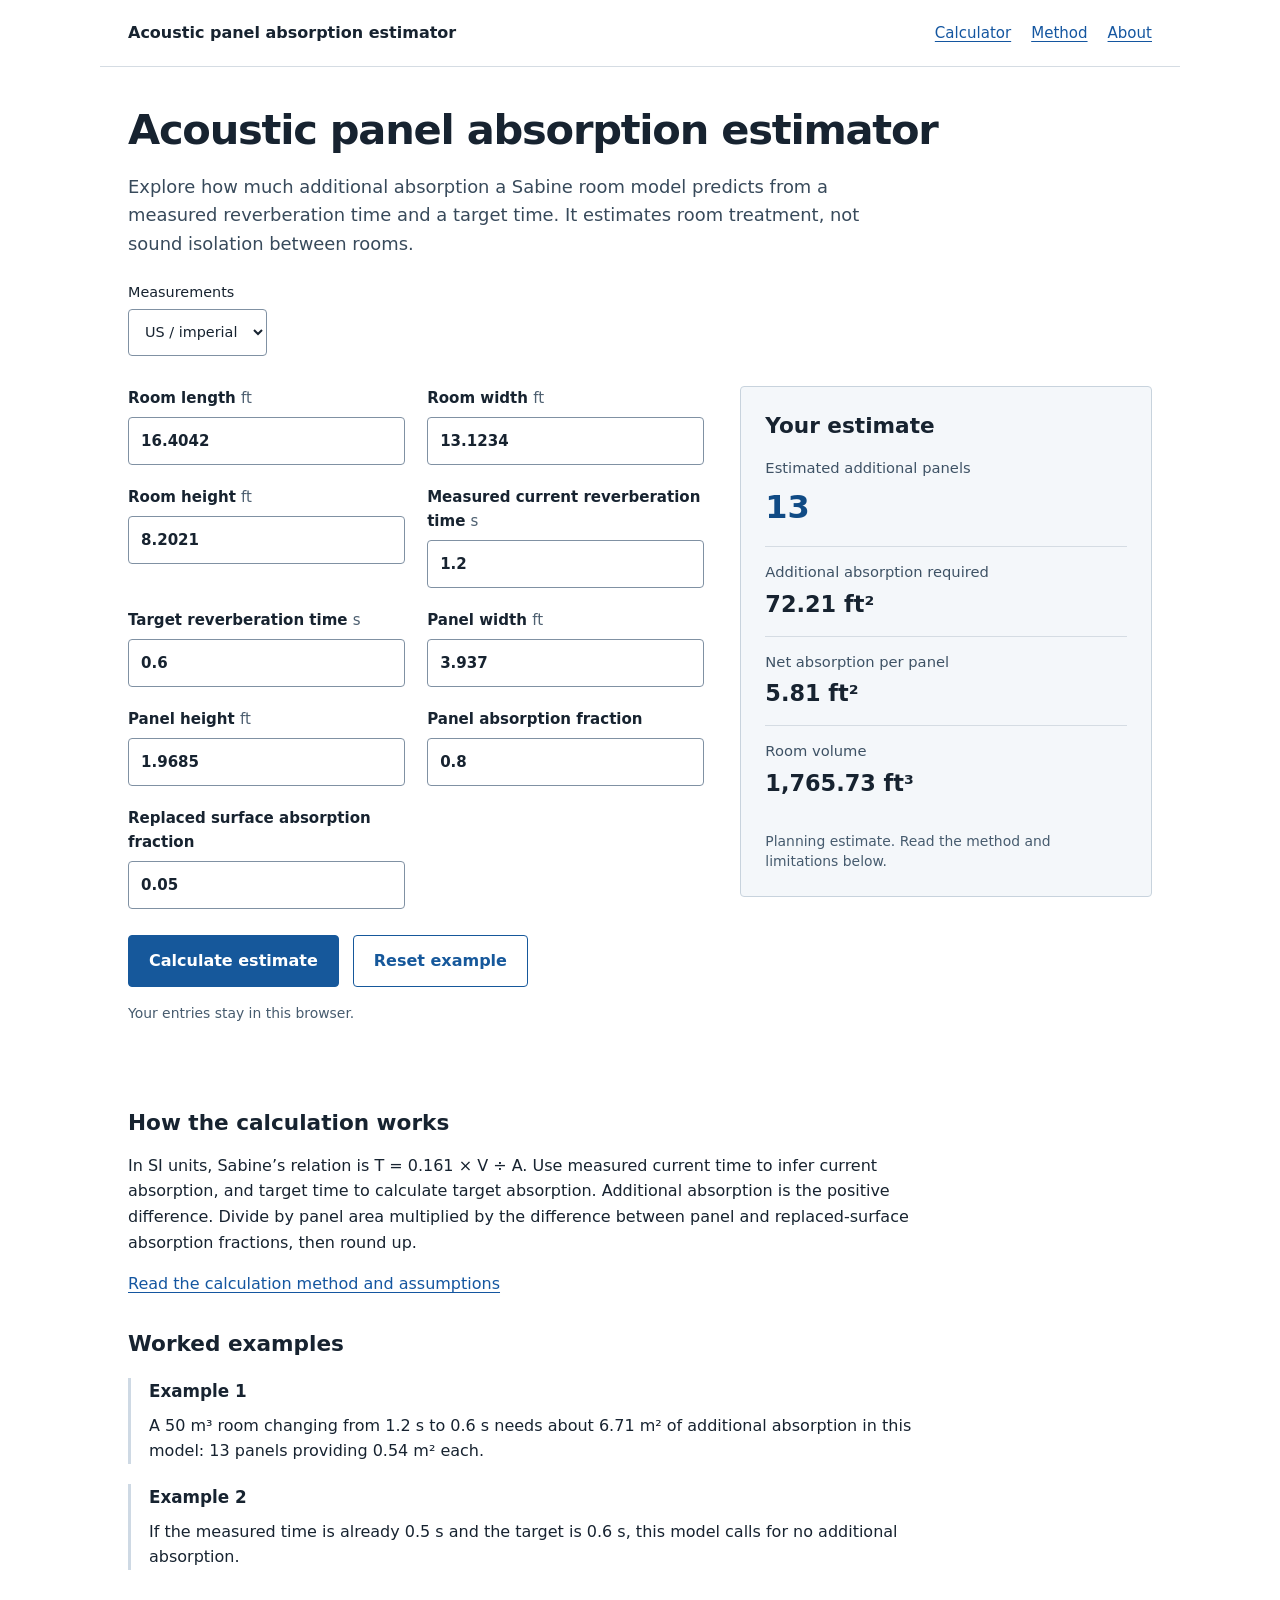
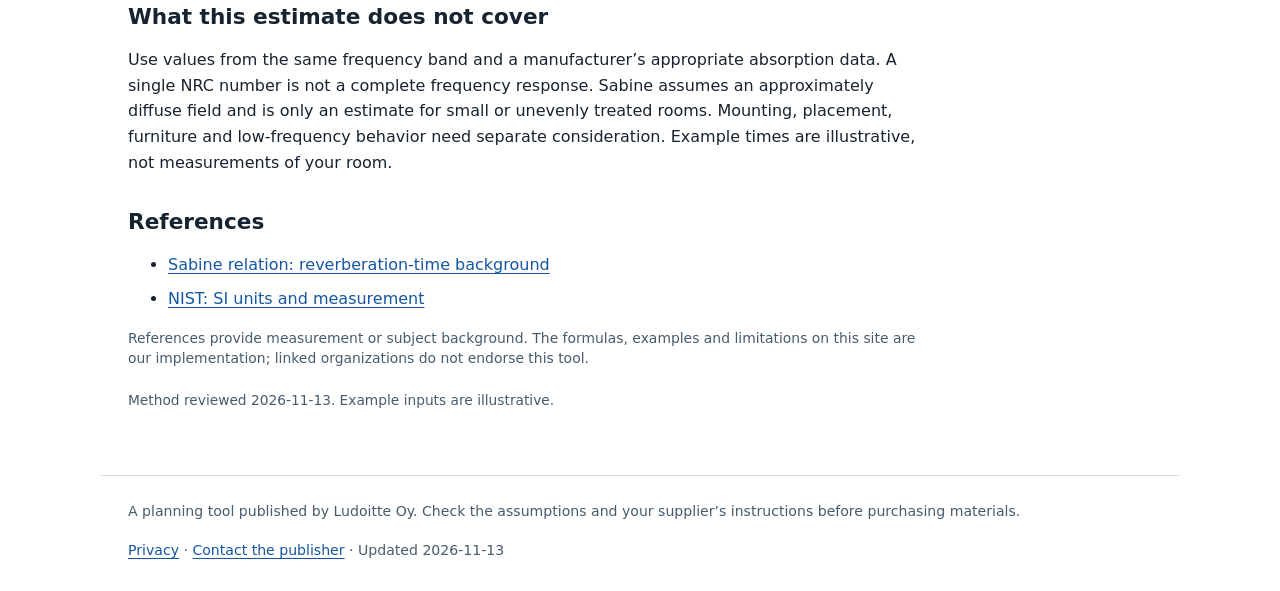
==== site/index.html @ aaed27ec "Publish calculator preview with indexing disabled" ====
<!doctype html><html lang="en"><head><meta name="robots" content="noindex, nofollow"><meta charset="utf-8"><meta name="viewport" content="width=device-width, initial-scale=1"><meta name="description" content="Explore how much additional absorption a Sabine room model predicts from a measured reverberation time and a target time. It estimates room treatment, not sound isolation between rooms."><title>Acoustic panel absorption estimator</title><link rel="canonical" href="https://howmanyacousticpanelsdoineed.com/"><link rel="stylesheet" href="./site.css"></head><body><a class="skip" href="#main">Skip to content</a><header><a class="brand" href="./">Acoustic panel absorption estimator</a><nav aria-label="Main navigation"><a href="./">Calculator</a><a href="./method/">Method</a><a href="./about/">About</a></nav></header><main id="main"><h1>Acoustic panel absorption estimator</h1><p class="intro">Explore how much additional absorption a Sabine room model predicts from a measured reverberation time and a target time. It estimates room treatment, not sound isolation between rooms.</p><div class="controls"><label for="units">Measurements<select id="units"><option value="metric">Metric</option><option value="imperial">US / imperial</option></select></label><label for="currency" hidden>Currency label<select id="currency"><option value="USD">USD</option><option value="EUR">EUR</option><option value="GBP">GBP</option></select></label></div><div class="workspace"><form id="calculator"><div class="fields"><label class="field" data-field="length" for="length"><span>Room length <span class="unit" data-unit="length">m</span></span><input id="length" name="length" type="number" inputmode="decimal" required min="0.01" step="any" value="5"></label><label class="field" data-field="width" for="width"><span>Room width <span class="unit" data-unit="width">m</span></span><input id="width" name="width" type="number" inputmode="decimal" required min="0.01" step="any" value="4"></label><label class="field" data-field="height" for="height"><span>Room height <span class="unit" data-unit="height">m</span></span><input id="height" name="height" type="number" inputmode="decimal" required min="0.01" step="any" value="2.5"></label><label class="field" data-field="currentRT" for="currentRT"><span>Measured current reverberation time <span class="unit" data-unit="currentRT">s</span></span><input id="currentRT" name="currentRT" type="number" inputmode="decimal" required min="0.01" step="any" value="1.2"></label><label class="field" data-field="targetRT" for="targetRT"><span>Target reverberation time <span class="unit" data-unit="targetRT">s</span></span><input id="targetRT" name="targetRT" type="number" inputmode="decimal" required min="0.01" step="any" value="0.6"></label><label class="field" data-field="panelWidth" for="panelWidth"><span>Panel width <span class="unit" data-unit="panelWidth">m</span></span><input id="panelWidth" name="panelWidth" type="number" inputmode="decimal" required min="0.01" step="any" value="1.2"></label><label class="field" data-field="panelHeight" for="panelHeight"><span>Panel height <span class="unit" data-unit="panelHeight">m</span></span><input id="panelHeight" name="panelHeight" type="number" inputmode="decimal" required min="0.01" step="any" value="0.6"></label><label class="field" data-field="panelAlpha" for="panelAlpha"><span>Panel absorption fraction <span class="unit" data-unit="panelAlpha"></span></span><input id="panelAlpha" name="panelAlpha" type="number" inputmode="decimal" required min="0.01" step="any" value="0.8"></label><label class="field" data-field="surfaceAlpha" for="surfaceAlpha"><span>Replaced surface absorption fraction <span class="unit" data-unit="surfaceAlpha"></span></span><input id="surfaceAlpha" name="surfaceAlpha" type="number" inputmode="decimal" required min="0" step="any" value="0.05"></label></div><div class="buttons"><button type="submit">Calculate estimate</button><button type="button" id="reset" class="secondary">Reset example</button></div><p class="fine">Your entries stay in this browser.</p><p id="error" class="error" role="alert" tabindex="-1"></p></form><aside class="result-box" aria-labelledby="result-heading"><h2 id="result-heading" tabindex="-1">Your estimate</h2><dl id="results" aria-live="polite"></dl><p class="fine">Planning estimate. Read the method and limitations below.</p></aside></div><noscript><p>The interactive calculator needs JavaScript. The calculation method and worked examples below remain readable.</p></noscript><section class="prose"><h2>How the calculation works</h2><p>In SI units, Sabine’s relation is T = 0.161 × V ÷ A. Use measured current time to infer current absorption, and target time to calculate target absorption. Additional absorption is the positive difference. Divide by panel area multiplied by the difference between panel and replaced-surface absorption fractions, then round up.</p><p><a href="method/">Read the calculation method and assumptions</a></p></section><section class="prose"><h2>Worked examples</h2><div class="example"><h3>Example 1</h3><p>A 50 m³ room changing from 1.2 s to 0.6 s needs about 6.71 m² of additional absorption in this model: 13 panels providing 0.54 m² each.</p></div><div class="example"><h3>Example 2</h3><p>If the measured time is already 0.5 s and the target is 0.6 s, this model calls for no additional absorption.</p></div></section><section class="prose"><h2>What this estimate does not cover</h2><p>Use values from the same frequency band and a manufacturer’s appropriate absorption data. A single NRC number is not a complete frequency response. Sabine assumes an approximately diffuse field and is only an estimate for small or unevenly treated rooms. Mounting, placement, furniture and low-frequency behavior need separate consideration. Example times are illustrative, not measurements of your room.</p></section><section class="prose"><h2>References</h2><ul><li><a href="https://en.wikipedia.org/wiki/Reverberation" rel="noopener">Sabine relation: reverberation-time background</a></li><li><a href="https://www.nist.gov/pml/owm/metric-si/si-units" rel="noopener">NIST: SI units and measurement</a></li></ul><p class="fine">References provide measurement or subject background. The formulas, examples and limitations on this site are our implementation; linked organizations do not endorse this tool.</p></section><p class="updated">Method reviewed 2026-11-13. Example inputs are illustrative.</p><script id="topic-data" type="application/json">{"id":"P12","title":"Acoustic panel absorption estimator","query":"how many acoustic panels do i need","domain":"howmanyacousticpanelsdoineed.com","intro":"Explore how much additional absorption a Sabine room model predicts from a measured reverberation time and a target time. It estimates room treatment, not sound isolation between rooms.","method":"In SI units, Sabine’s relation is T = 0.161 × V ÷ A. Use measured current time to infer current absorption, and target time to calculate target absorption. Additional absorption is the positive difference. Divide by panel area multiplied by the difference between panel and replaced-surface absorption fractions, then round up.","limits":"Use values from the same frequency band and a manufacturer’s appropriate absorption data. A single NRC number is not a complete frequency response. Sabine assumes an approximately diffuse field and is only an estimate for small or unevenly treated rooms. Mounting, placement, furniture and low-frequency behavior need separate consideration. Example times are illustrative, not measurements of your room.","sources":[{"label":"Sabine relation: reverberation-time background","url":"https://en.wikipedia.org/wiki/Reverberation"},{"label":"NIST: SI units and measurement","url":"https://www.nist.gov/pml/owm/metric-si/si-units"}],"fields":[{"id":"length","label":"Room length","value":5,"unit":"m","min":0.01,"help":"","type":"number"},{"id":"width","label":"Room width","value":4,"unit":"m","min":0.01,"help":"","type":"number"},{"id":"height","label":"Room height","value":2.5,"unit":"m","min":0.01,"help":"","type":"number"},{"id":"currentRT","label":"Measured current reverberation time","value":1.2,"unit":"s","min":0.01,"help":"","type":"number"},{"id":"targetRT","label":"Target reverberation time","value":0.6,"unit":"s","min":0.01,"help":"","type":"number"},{"id":"panelWidth","label":"Panel width","value":1.2,"unit":"m","min":0.01,"help":"","type":"number"},{"id":"panelHeight","label":"Panel height","value":0.6,"unit":"m","min":0.01,"help":"","type":"number"},{"id":"panelAlpha","label":"Panel absorption fraction","value":0.8,"unit":"","min":0.01,"help":"","type":"number"},{"id":"surfaceAlpha","label":"Replaced surface absorption fraction","value":0.05,"unit":"","min":0,"help":"","type":"number"}],"examples":[{"input":{},"expect":[13,6.708333333333334,0.54,50],"note":"A 50 m³ room changing from 1.2 s to 0.6 s needs about 6.71 m² of additional absorption in this model: 13 panels providing 0.54 m² each."},{"input":{"currentRT":0.5,"targetRT":0.6},"expect":[0,0,0.54,50],"note":"If the measured time is already 0.5 s and the target is 0.6 s, this model calls for no additional absorption."}]}</script><script type="module" src="site.js"></script></main><footer><p>A planning tool published by Ludoitte Oy. Check the assumptions and your supplier’s instructions before purchasing materials.</p><p><a href="./about/#privacy">Privacy</a> · <a href="mailto:kalle.hiitola@ludoitte.com">Contact the publisher</a> · Updated 2026-11-13</p></footer></body></html>
---- site/site.css ----
:root{font-family:system-ui,-apple-system,BlinkMacSystemFont,"Segoe UI",sans-serif;color:#172330;background:#fff;line-height:1.6;font-size:16px;color-scheme:light}
[hidden]{display:none!important}
*{box-sizing:border-box}body{margin:0}a{color:#1456a0;text-underline-offset:3px}a:hover{text-decoration-thickness:2px}a:focus-visible,button:focus-visible,input:focus-visible,select:focus-visible{outline:3px solid #b33b00;outline-offset:3px}.skip{position:absolute;left:-10000px}.skip:focus{left:1rem;top:.5rem;background:white;padding:.75rem;z-index:2}header,main,footer{max-width:1080px;margin:auto;padding:20px 28px}header{display:flex;gap:24px;justify-content:space-between;align-items:center;border-bottom:1px solid #d5dce3}.brand{font-weight:700;text-decoration:none;color:inherit;font-size:1rem}nav{display:flex;gap:20px;flex-wrap:wrap;font-size:.94rem}main{padding-top:38px;padding-bottom:48px}h1{font-size:clamp(1.9rem,4vw,2.6rem);line-height:1.2;letter-spacing:-.03em;max-width:850px;margin:0 0 18px}h2{font-size:1.35rem;line-height:1.35;margin:0 0 16px}h3{font-size:1.05rem;margin:16px 0 8px}p{margin:0 0 16px}.intro{font-size:1.12rem;max-width:790px;color:#384a5b}.workspace{display:grid;grid-template-columns:minmax(0,1.4fr) minmax(0,1fr);gap:36px;margin:30px 0 40px;align-items:start}.controls{display:flex;gap:20px;margin:22px 0}.controls label{font-size:.9rem;display:grid;gap:5px}.fields{display:grid;grid-template-columns:repeat(2,minmax(0,1fr));gap:20px 22px}label.field{display:flex;flex-direction:column;gap:7px;font-weight:600;font-size:.94rem}.field[hidden]{display:none}.unit{font-weight:400;color:#4e6071}.field input,.field select,.controls select{border:1px solid #8091a3;border-radius:4px;padding:11px 12px;font:inherit;width:100%;min-width:0;background:#fff;color:#172330;min-height:47px}.field small{font-weight:400}.check{grid-column:1/-1;display:flex;gap:10px;align-items:flex-start;padding-top:3px}.check input{width:20px;height:20px;flex:0 0 20px;margin-top:4px}.buttons{display:flex;gap:14px;margin:26px 0 12px;flex-wrap:wrap}button{font:inherit;padding:12px 20px;min-height:48px;border:1px solid #16589b;border-radius:4px;cursor:pointer;background:#16589b;color:white;font-weight:650}button.secondary{background:#fff;color:#16589b}button:hover{filter:brightness(.92)}.result-box{padding:24px;border:1px solid #c8d3dd;border-radius:4px;background:#f4f7fa;position:sticky;top:20px}dl{margin:0}dl>div{padding:13px 0;border-bottom:1px solid #d5dce3}dl>div:first-child{padding-top:0}dl>div:last-child{border-bottom:0}dt{font-size:.92rem;color:#3e5265}dd{font-size:1.4rem;font-weight:700;margin:3px 0 0;overflow-wrap:anywhere}dl>div:first-child dd{font-size:2rem;color:#104b85}.fine{font-size:.87rem;color:#465b6e;line-height:1.5;margin:16px 0 0}.error{color:#a12611;font-weight:600;min-height:1.5em;margin:10px 0}section.prose{max-width:800px;margin-top:32px}.example{border-left:3px solid #ced9e4;padding:0 0 0 18px;margin:20px 0}.example p{margin:0 0 8px}.example ul{padding-left:20px;margin:8px 0 0}.prose li{margin:8px 0}footer{border-top:1px solid #d5dce3;font-size:.88rem;color:#465b6e;padding-top:24px;padding-bottom:30px}footer p:last-child{margin-bottom:0}.back{margin-bottom:24px}.updated{font-size:.86rem;color:#465b6e;margin-top:20px}#result-heading:focus{outline:2px solid #b33b00;outline-offset:5px}
@media(max-width:680px){header,main,footer{padding-left:20px;padding-right:20px}header{align-items:flex-start;flex-direction:column;gap:12px}nav{gap:22px}main{padding-top:28px}.workspace{grid-template-columns:1fr;gap:24px;margin-top:24px}.result-box{position:static}.fields{gap:18px 16px}.controls{gap:16px}h1{font-size:2rem}}
@media(max-width:380px){.fields{grid-template-columns:1fr}.controls{flex-wrap:wrap}.buttons button{width:100%}}
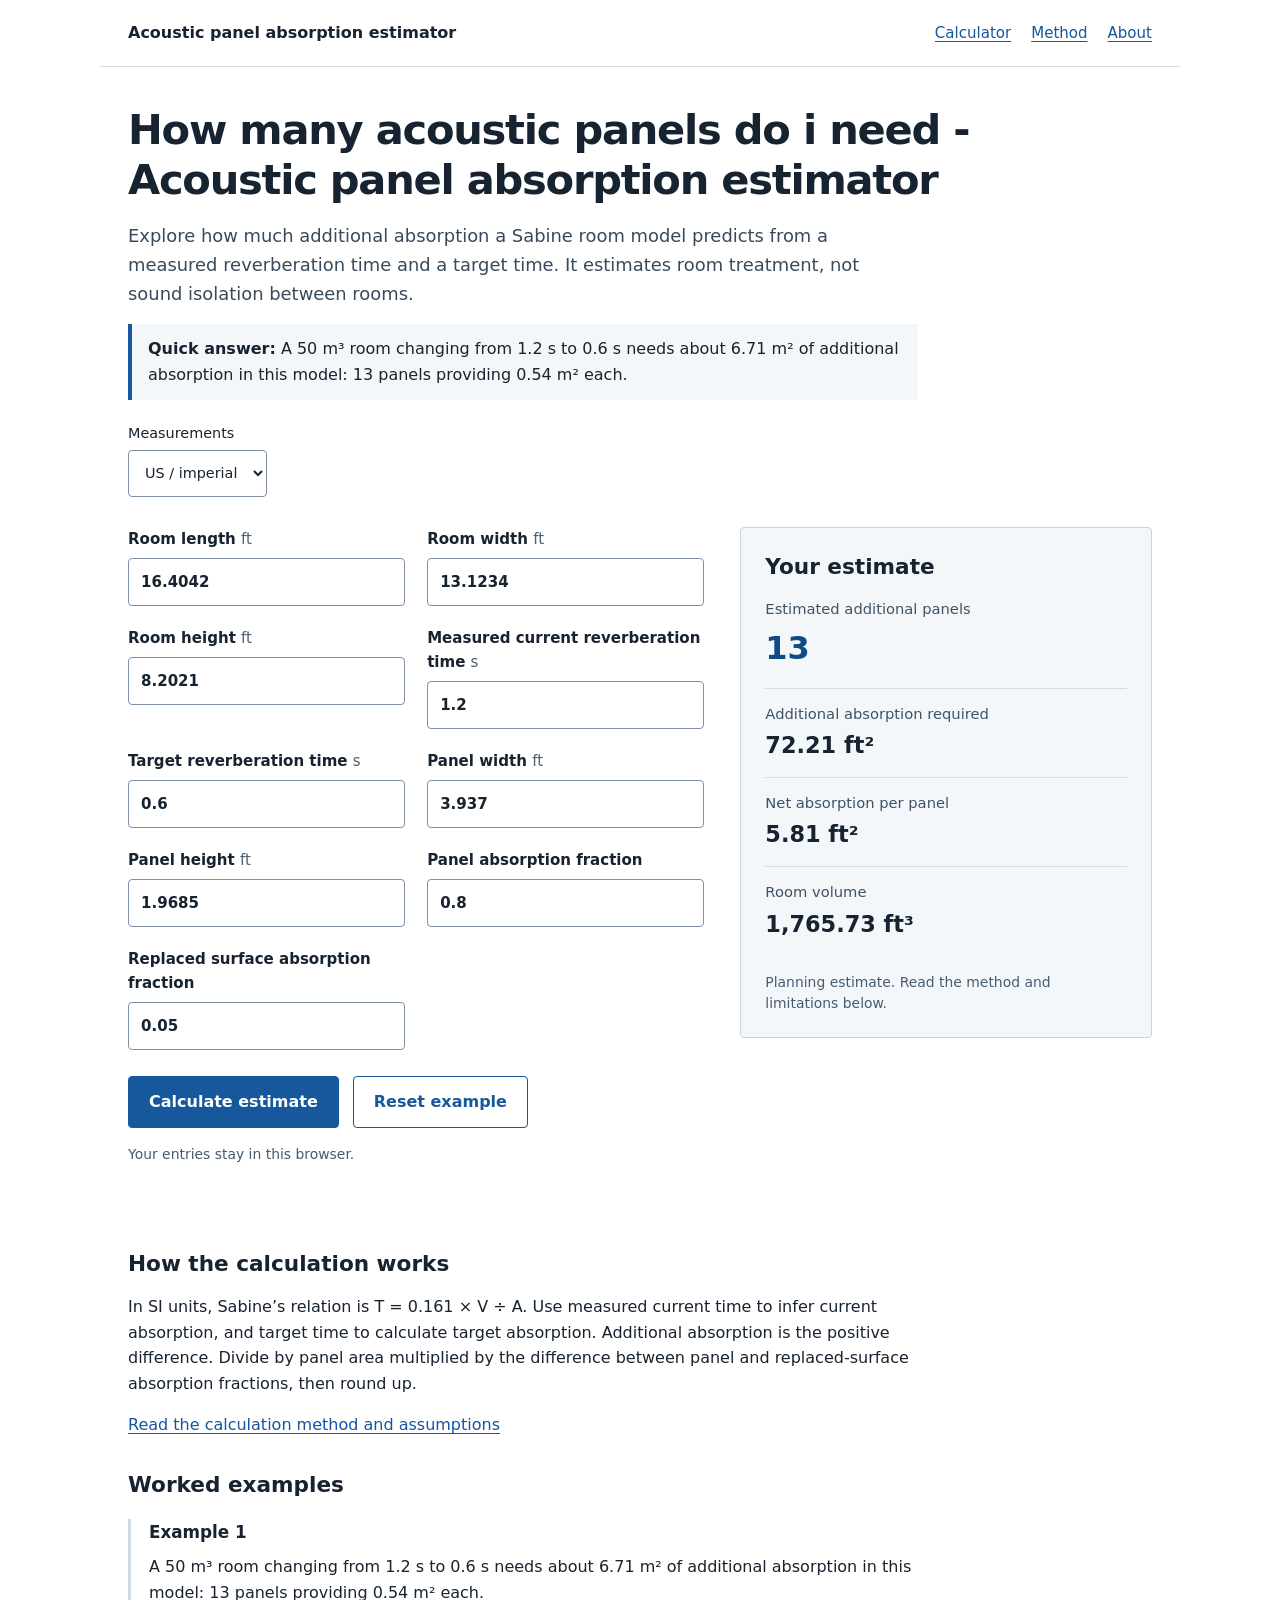
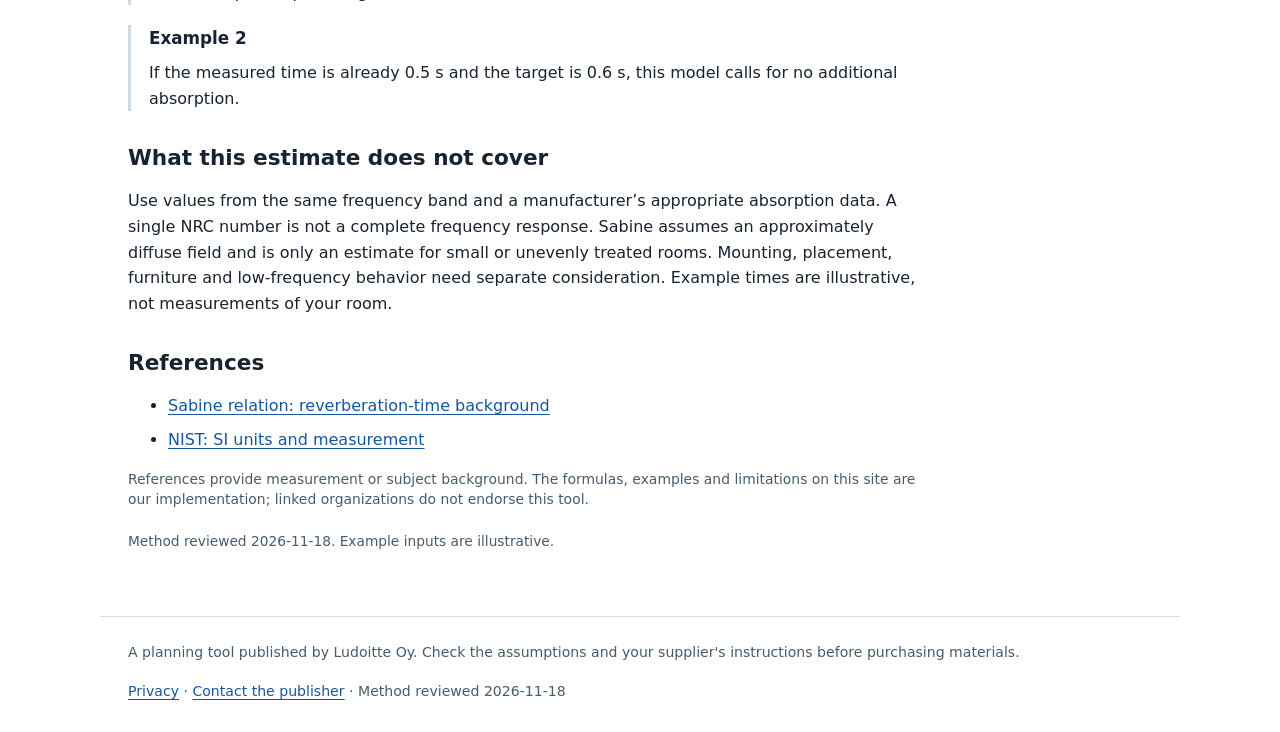
==== commit 9a939d25: "Publish calculator on registered domain" ====
--- a/site/index.html
+++ b/site/index.html
@@ -1 +1 @@
-<!doctype html><html lang="en"><head><meta name="robots" content="noindex, nofollow"><meta charset="utf-8"><meta name="viewport" content="width=device-width, initial-scale=1"><meta name="description" content="Explore how much additional absorption a Sabine room model predicts from a measured reverberation time and a target time. It estimates room treatment, not sound isolation between rooms."><title>Acoustic panel absorption estimator</title><link rel="canonical" href="https://howmanyacousticpanelsdoineed.com/"><link rel="stylesheet" href="./site.css"></head><body><a class="skip" href="#main">Skip to content</a><header><a class="brand" href="./">Acoustic panel absorption estimator</a><nav aria-label="Main navigation"><a href="./">Calculator</a><a href="./method/">Method</a><a href="./about/">About</a></nav></header><main id="main"><h1>Acoustic panel absorption estimator</h1><p class="intro">Explore how much additional absorption a Sabine room model predicts from a measured reverberation time and a target time. It estimates room treatment, not sound isolation between rooms.</p><div class="controls"><label for="units">Measurements<select id="units"><option value="metric">Metric</option><option value="imperial">US / imperial</option></select></label><label for="currency" hidden>Currency label<select id="currency"><option value="USD">USD</option><option value="EUR">EUR</option><option value="GBP">GBP</option></select></label></div><div class="workspace"><form id="calculator"><div class="fields"><label class="field" data-field="length" for="length"><span>Room length <span class="unit" data-unit="length">m</span></span><input id="length" name="length" type="number" inputmode="decimal" required min="0.01" step="any" value="5"></label><label class="field" data-field="width" for="width"><span>Room width <span class="unit" data-unit="width">m</span></span><input id="width" name="width" type="number" inputmode="decimal" required min="0.01" step="any" value="4"></label><label class="field" data-field="height" for="height"><span>Room height <span class="unit" data-unit="height">m</span></span><input id="height" name="height" type="number" inputmode="decimal" required min="0.01" step="any" value="2.5"></label><label class="field" data-field="currentRT" for="currentRT"><span>Measured current reverberation time <span class="unit" data-unit="currentRT">s</span></span><input id="currentRT" name="currentRT" type="number" inputmode="decimal" required min="0.01" step="any" value="1.2"></label><label class="field" data-field="targetRT" for="targetRT"><span>Target reverberation time <span class="unit" data-unit="targetRT">s</span></span><input id="targetRT" name="targetRT" type="number" inputmode="decimal" required min="0.01" step="any" value="0.6"></label><label class="field" data-field="panelWidth" for="panelWidth"><span>Panel width <span class="unit" data-unit="panelWidth">m</span></span><input id="panelWidth" name="panelWidth" type="number" inputmode="decimal" required min="0.01" step="any" value="1.2"></label><label class="field" data-field="panelHeight" for="panelHeight"><span>Panel height <span class="unit" data-unit="panelHeight">m</span></span><input id="panelHeight" name="panelHeight" type="number" inputmode="decimal" required min="0.01" step="any" value="0.6"></label><label class="field" data-field="panelAlpha" for="panelAlpha"><span>Panel absorption fraction <span class="unit" data-unit="panelAlpha"></span></span><input id="panelAlpha" name="panelAlpha" type="number" inputmode="decimal" required min="0.01" step="any" value="0.8"></label><label class="field" data-field="surfaceAlpha" for="surfaceAlpha"><span>Replaced surface absorption fraction <span class="unit" data-unit="surfaceAlpha"></span></span><input id="surfaceAlpha" name="surfaceAlpha" type="number" inputmode="decimal" required min="0" step="any" value="0.05"></label></div><div class="buttons"><button type="submit">Calculate estimate</button><button type="button" id="reset" class="secondary">Reset example</button></div><p class="fine">Your entries stay in this browser.</p><p id="error" class="error" role="alert" tabindex="-1"></p></form><aside class="result-box" aria-labelledby="result-heading"><h2 id="result-heading" tabindex="-1">Your estimate</h2><dl id="results" aria-live="polite"></dl><p class="fine">Planning estimate. Read the method and limitations below.</p></aside></div><noscript><p>The interactive calculator needs JavaScript. The calculation method and worked examples below remain readable.</p></noscript><section class="prose"><h2>How the calculation works</h2><p>In SI units, Sabine’s relation is T = 0.161 × V ÷ A. Use measured current time to infer current absorption, and target time to calculate target absorption. Additional absorption is the positive difference. Divide by panel area multiplied by the difference between panel and replaced-surface absorption fractions, then round up.</p><p><a href="method/">Read the calculation method and assumptions</a></p></section><section class="prose"><h2>Worked examples</h2><div class="example"><h3>Example 1</h3><p>A 50 m³ room changing from 1.2 s to 0.6 s needs about 6.71 m² of additional absorption in this model: 13 panels providing 0.54 m² each.</p></div><div class="example"><h3>Example 2</h3><p>If the measured time is already 0.5 s and the target is 0.6 s, this model calls for no additional absorption.</p></div></section><section class="prose"><h2>What this estimate does not cover</h2><p>Use values from the same frequency band and a manufacturer’s appropriate absorption data. A single NRC number is not a complete frequency response. Sabine assumes an approximately diffuse field and is only an estimate for small or unevenly treated rooms. Mounting, placement, furniture and low-frequency behavior need separate consideration. Example times are illustrative, not measurements of your room.</p></section><section class="prose"><h2>References</h2><ul><li><a href="https://en.wikipedia.org/wiki/Reverberation" rel="noopener">Sabine relation: reverberation-time background</a></li><li><a href="https://www.nist.gov/pml/owm/metric-si/si-units" rel="noopener">NIST: SI units and measurement</a></li></ul><p class="fine">References provide measurement or subject background. The formulas, examples and limitations on this site are our implementation; linked organizations do not endorse this tool.</p></section><p class="updated">Method reviewed 2026-11-13. Example inputs are illustrative.</p><script id="topic-data" type="application/json">{"id":"P12","title":"Acoustic panel absorption estimator","query":"how many acoustic panels do i need","domain":"howmanyacousticpanelsdoineed.com","intro":"Explore how much additional absorption a Sabine room model predicts from a measured reverberation time and a target time. It estimates room treatment, not sound isolation between rooms.","method":"In SI units, Sabine’s relation is T = 0.161 × V ÷ A. Use measured current time to infer current absorption, and target time to calculate target absorption. Additional absorption is the positive difference. Divide by panel area multiplied by the difference between panel and replaced-surface absorption fractions, then round up.","limits":"Use values from the same frequency band and a manufacturer’s appropriate absorption data. A single NRC number is not a complete frequency response. Sabine assumes an approximately diffuse field and is only an estimate for small or unevenly treated rooms. Mounting, placement, furniture and low-frequency behavior need separate consideration. Example times are illustrative, not measurements of your room.","sources":[{"label":"Sabine relation: reverberation-time background","url":"https://en.wikipedia.org/wiki/Reverberation"},{"label":"NIST: SI units and measurement","url":"https://www.nist.gov/pml/owm/metric-si/si-units"}],"fields":[{"id":"length","label":"Room length","value":5,"unit":"m","min":0.01,"help":"","type":"number"},{"id":"width","label":"Room width","value":4,"unit":"m","min":0.01,"help":"","type":"number"},{"id":"height","label":"Room height","value":2.5,"unit":"m","min":0.01,"help":"","type":"number"},{"id":"currentRT","label":"Measured current reverberation time","value":1.2,"unit":"s","min":0.01,"help":"","type":"number"},{"id":"targetRT","label":"Target reverberation time","value":0.6,"unit":"s","min":0.01,"help":"","type":"number"},{"id":"panelWidth","label":"Panel width","value":1.2,"unit":"m","min":0.01,"help":"","type":"number"},{"id":"panelHeight","label":"Panel height","value":0.6,"unit":"m","min":0.01,"help":"","type":"number"},{"id":"panelAlpha","label":"Panel absorption fraction","value":0.8,"unit":"","min":0.01,"help":"","type":"number"},{"id":"surfaceAlpha","label":"Replaced surface absorption fraction","value":0.05,"unit":"","min":0,"help":"","type":"number"}],"examples":[{"input":{},"expect":[13,6.708333333333334,0.54,50],"note":"A 50 m³ room changing from 1.2 s to 0.6 s needs about 6.71 m² of additional absorption in this model: 13 panels providing 0.54 m² each."},{"input":{"currentRT":0.5,"targetRT":0.6},"expect":[0,0,0.54,50],"note":"If the measured time is already 0.5 s and the target is 0.6 s, this model calls for no additional absorption."}]}</script><script type="module" src="site.js"></script></main><footer><p>A planning tool published by Ludoitte Oy. Check the assumptions and your supplier’s instructions before purchasing materials.</p><p><a href="./about/#privacy">Privacy</a> · <a href="mailto:kalle.hiitola@ludoitte.com">Contact the publisher</a> · Updated 2026-11-13</p></footer></body></html>+<!doctype html><html lang="en"><head><meta charset="utf-8"><meta name="viewport" content="width=device-width, initial-scale=1"><meta name="description" content="How many acoustic panels do i need - Explore how much additional absorption a Sabine room model predicts from a measured reverberation time and a target time. It estimates room treatment, not sound isolation between rooms."><meta name="author" content="Ludoitte Oy"><meta name="date" content="2026-11-18"><title>How many acoustic panels do i need | Acoustic panel absorption estimator</title><link rel="canonical" href="https://howmanyacousticpanelsdoineed.com/"><link rel="stylesheet" href="./site.css"></head><body><a class="skip" href="#main">Skip to content</a><header><a class="brand" href="./">Acoustic panel absorption estimator</a><nav aria-label="Main navigation"><a href="./">Calculator</a><a href="./method/">Method</a><a href="./about/">About</a></nav></header><main id="main"><h1>How many acoustic panels do i need - Acoustic panel absorption estimator</h1><p class="intro">Explore how much additional absorption a Sabine room model predicts from a measured reverberation time and a target time. It estimates room treatment, not sound isolation between rooms.</p><p class="answer-first"><strong>Quick answer:</strong> A 50 m³ room changing from 1.2 s to 0.6 s needs about 6.71 m² of additional absorption in this model: 13 panels providing 0.54 m² each.</p><div class="controls"><label for="units">Measurements<select id="units"><option value="metric">Metric</option><option value="imperial">US / imperial</option></select></label><label for="currency" hidden>Currency label<select id="currency"><option value="USD">USD</option><option value="EUR">EUR</option><option value="GBP">GBP</option></select></label></div><div class="workspace"><form id="calculator"><div class="fields"><label class="field" data-field="length" for="length"><span>Room length <span class="unit" data-unit="length">m</span></span><input id="length" name="length" type="number" inputmode="decimal" required min="0.01" step="any" value="5"></label><label class="field" data-field="width" for="width"><span>Room width <span class="unit" data-unit="width">m</span></span><input id="width" name="width" type="number" inputmode="decimal" required min="0.01" step="any" value="4"></label><label class="field" data-field="height" for="height"><span>Room height <span class="unit" data-unit="height">m</span></span><input id="height" name="height" type="number" inputmode="decimal" required min="0.01" step="any" value="2.5"></label><label class="field" data-field="currentRT" for="currentRT"><span>Measured current reverberation time <span class="unit" data-unit="currentRT">s</span></span><input id="currentRT" name="currentRT" type="number" inputmode="decimal" required min="0.01" step="any" value="1.2"></label><label class="field" data-field="targetRT" for="targetRT"><span>Target reverberation time <span class="unit" data-unit="targetRT">s</span></span><input id="targetRT" name="targetRT" type="number" inputmode="decimal" required min="0.01" step="any" value="0.6"></label><label class="field" data-field="panelWidth" for="panelWidth"><span>Panel width <span class="unit" data-unit="panelWidth">m</span></span><input id="panelWidth" name="panelWidth" type="number" inputmode="decimal" required min="0.01" step="any" value="1.2"></label><label class="field" data-field="panelHeight" for="panelHeight"><span>Panel height <span class="unit" data-unit="panelHeight">m</span></span><input id="panelHeight" name="panelHeight" type="number" inputmode="decimal" required min="0.01" step="any" value="0.6"></label><label class="field" data-field="panelAlpha" for="panelAlpha"><span>Panel absorption fraction <span class="unit" data-unit="panelAlpha"></span></span><input id="panelAlpha" name="panelAlpha" type="number" inputmode="decimal" required min="0.01" step="any" value="0.8"></label><label class="field" data-field="surfaceAlpha" for="surfaceAlpha"><span>Replaced surface absorption fraction <span class="unit" data-unit="surfaceAlpha"></span></span><input id="surfaceAlpha" name="surfaceAlpha" type="number" inputmode="decimal" required min="0" step="any" value="0.05"></label></div><div class="buttons"><button type="submit">Calculate estimate</button><button type="button" id="reset" class="secondary">Reset example</button></div><p class="fine">Your entries stay in this browser.</p><p id="error" class="error" role="alert" tabindex="-1"></p></form><aside class="result-box" aria-labelledby="result-heading"><h2 id="result-heading" tabindex="-1">Your estimate</h2><dl id="results" aria-live="polite"></dl><p class="fine">Planning estimate. Read the method and limitations below.</p></aside></div><noscript><p>The interactive calculator needs JavaScript. The calculation method and worked examples below remain readable.</p></noscript><section class="prose"><h2>How the calculation works</h2><p>In SI units, Sabine’s relation is T = 0.161 × V ÷ A. Use measured current time to infer current absorption, and target time to calculate target absorption. Additional absorption is the positive difference. Divide by panel area multiplied by the difference between panel and replaced-surface absorption fractions, then round up.</p><p><a href="method/">Read the calculation method and assumptions</a></p></section><section class="prose"><h2>Worked examples</h2><div class="example"><h3>Example 1</h3><p>A 50 m³ room changing from 1.2 s to 0.6 s needs about 6.71 m² of additional absorption in this model: 13 panels providing 0.54 m² each.</p></div><div class="example"><h3>Example 2</h3><p>If the measured time is already 0.5 s and the target is 0.6 s, this model calls for no additional absorption.</p></div></section><section class="prose"><h2>What this estimate does not cover</h2><p>Use values from the same frequency band and a manufacturer’s appropriate absorption data. A single NRC number is not a complete frequency response. Sabine assumes an approximately diffuse field and is only an estimate for small or unevenly treated rooms. Mounting, placement, furniture and low-frequency behavior need separate consideration. Example times are illustrative, not measurements of your room.</p></section><section class="prose"><h2>References</h2><ul><li><a href="https://en.wikipedia.org/wiki/Reverberation" rel="noopener">Sabine relation: reverberation-time background</a></li><li><a href="https://www.nist.gov/pml/owm/metric-si/si-units" rel="noopener">NIST: SI units and measurement</a></li></ul><p class="fine">References provide measurement or subject background. The formulas, examples and limitations on this site are our implementation; linked organizations do not endorse this tool.</p></section><p class="updated"><time datetime="2026-11-18">Method reviewed 2026-11-18</time>. Example inputs are illustrative.</p><script id="topic-data" type="application/json">{"id":"P12","title":"Acoustic panel absorption estimator","query":"how many acoustic panels do i need","domain":"howmanyacousticpanelsdoineed.com","intro":"Explore how much additional absorption a Sabine room model predicts from a measured reverberation time and a target time. It estimates room treatment, not sound isolation between rooms.","method":"In SI units, Sabine’s relation is T = 0.161 × V ÷ A. Use measured current time to infer current absorption, and target time to calculate target absorption. Additional absorption is the positive difference. Divide by panel area multiplied by the difference between panel and replaced-surface absorption fractions, then round up.","limits":"Use values from the same frequency band and a manufacturer’s appropriate absorption data. A single NRC number is not a complete frequency response. Sabine assumes an approximately diffuse field and is only an estimate for small or unevenly treated rooms. Mounting, placement, furniture and low-frequency behavior need separate consideration. Example times are illustrative, not measurements of your room.","sources":[{"label":"Sabine relation: reverberation-time background","url":"https://en.wikipedia.org/wiki/Reverberation"},{"label":"NIST: SI units and measurement","url":"https://www.nist.gov/pml/owm/metric-si/si-units"}],"fields":[{"id":"length","label":"Room length","value":5,"unit":"m","min":0.01,"help":"","type":"number"},{"id":"width","label":"Room width","value":4,"unit":"m","min":0.01,"help":"","type":"number"},{"id":"height","label":"Room height","value":2.5,"unit":"m","min":0.01,"help":"","type":"number"},{"id":"currentRT","label":"Measured current reverberation time","value":1.2,"unit":"s","min":0.01,"help":"","type":"number"},{"id":"targetRT","label":"Target reverberation time","value":0.6,"unit":"s","min":0.01,"help":"","type":"number"},{"id":"panelWidth","label":"Panel width","value":1.2,"unit":"m","min":0.01,"help":"","type":"number"},{"id":"panelHeight","label":"Panel height","value":0.6,"unit":"m","min":0.01,"help":"","type":"number"},{"id":"panelAlpha","label":"Panel absorption fraction","value":0.8,"unit":"","min":0.01,"help":"","type":"number"},{"id":"surfaceAlpha","label":"Replaced surface absorption fraction","value":0.05,"unit":"","min":0,"help":"","type":"number"}],"examples":[{"input":{},"expect":[13,6.708333333333334,0.54,50],"note":"A 50 m³ room changing from 1.2 s to 0.6 s needs about 6.71 m² of additional absorption in this model: 13 panels providing 0.54 m² each."},{"input":{"currentRT":0.5,"targetRT":0.6},"expect":[0,0,0.54,50],"note":"If the measured time is already 0.5 s and the target is 0.6 s, this model calls for no additional absorption."}]}</script><script type="module" src="site.js"></script></main><footer><p>A planning tool published by Ludoitte Oy. Check the assumptions and your supplier's instructions before purchasing materials.</p><p><a href="./about/#privacy">Privacy</a> · <a href="mailto:kalle.hiitola@ludoitte.com">Contact the publisher</a> · Method reviewed 2026-11-18</p></footer></body></html>
--- a/site/site.css
+++ b/site/site.css
@@ -1,5 +1,5 @@
 :root{font-family:system-ui,-apple-system,BlinkMacSystemFont,"Segoe UI",sans-serif;color:#172330;background:#fff;line-height:1.6;font-size:16px;color-scheme:light}
 [hidden]{display:none!important}
-*{box-sizing:border-box}body{margin:0}a{color:#1456a0;text-underline-offset:3px}a:hover{text-decoration-thickness:2px}a:focus-visible,button:focus-visible,input:focus-visible,select:focus-visible{outline:3px solid #b33b00;outline-offset:3px}.skip{position:absolute;left:-10000px}.skip:focus{left:1rem;top:.5rem;background:white;padding:.75rem;z-index:2}header,main,footer{max-width:1080px;margin:auto;padding:20px 28px}header{display:flex;gap:24px;justify-content:space-between;align-items:center;border-bottom:1px solid #d5dce3}.brand{font-weight:700;text-decoration:none;color:inherit;font-size:1rem}nav{display:flex;gap:20px;flex-wrap:wrap;font-size:.94rem}main{padding-top:38px;padding-bottom:48px}h1{font-size:clamp(1.9rem,4vw,2.6rem);line-height:1.2;letter-spacing:-.03em;max-width:850px;margin:0 0 18px}h2{font-size:1.35rem;line-height:1.35;margin:0 0 16px}h3{font-size:1.05rem;margin:16px 0 8px}p{margin:0 0 16px}.intro{font-size:1.12rem;max-width:790px;color:#384a5b}.workspace{display:grid;grid-template-columns:minmax(0,1.4fr) minmax(0,1fr);gap:36px;margin:30px 0 40px;align-items:start}.controls{display:flex;gap:20px;margin:22px 0}.controls label{font-size:.9rem;display:grid;gap:5px}.fields{display:grid;grid-template-columns:repeat(2,minmax(0,1fr));gap:20px 22px}label.field{display:flex;flex-direction:column;gap:7px;font-weight:600;font-size:.94rem}.field[hidden]{display:none}.unit{font-weight:400;color:#4e6071}.field input,.field select,.controls select{border:1px solid #8091a3;border-radius:4px;padding:11px 12px;font:inherit;width:100%;min-width:0;background:#fff;color:#172330;min-height:47px}.field small{font-weight:400}.check{grid-column:1/-1;display:flex;gap:10px;align-items:flex-start;padding-top:3px}.check input{width:20px;height:20px;flex:0 0 20px;margin-top:4px}.buttons{display:flex;gap:14px;margin:26px 0 12px;flex-wrap:wrap}button{font:inherit;padding:12px 20px;min-height:48px;border:1px solid #16589b;border-radius:4px;cursor:pointer;background:#16589b;color:white;font-weight:650}button.secondary{background:#fff;color:#16589b}button:hover{filter:brightness(.92)}.result-box{padding:24px;border:1px solid #c8d3dd;border-radius:4px;background:#f4f7fa;position:sticky;top:20px}dl{margin:0}dl>div{padding:13px 0;border-bottom:1px solid #d5dce3}dl>div:first-child{padding-top:0}dl>div:last-child{border-bottom:0}dt{font-size:.92rem;color:#3e5265}dd{font-size:1.4rem;font-weight:700;margin:3px 0 0;overflow-wrap:anywhere}dl>div:first-child dd{font-size:2rem;color:#104b85}.fine{font-size:.87rem;color:#465b6e;line-height:1.5;margin:16px 0 0}.error{color:#a12611;font-weight:600;min-height:1.5em;margin:10px 0}section.prose{max-width:800px;margin-top:32px}.example{border-left:3px solid #ced9e4;padding:0 0 0 18px;margin:20px 0}.example p{margin:0 0 8px}.example ul{padding-left:20px;margin:8px 0 0}.prose li{margin:8px 0}footer{border-top:1px solid #d5dce3;font-size:.88rem;color:#465b6e;padding-top:24px;padding-bottom:30px}footer p:last-child{margin-bottom:0}.back{margin-bottom:24px}.updated{font-size:.86rem;color:#465b6e;margin-top:20px}#result-heading:focus{outline:2px solid #b33b00;outline-offset:5px}
+*{box-sizing:border-box}body{margin:0}a{color:#1456a0;text-underline-offset:3px}a:hover{text-decoration-thickness:2px}a:focus-visible,button:focus-visible,input:focus-visible,select:focus-visible{outline:3px solid #b33b00;outline-offset:3px}.skip{position:absolute;left:-10000px}.skip:focus{left:1rem;top:.5rem;background:white;padding:.75rem;z-index:2}header,main,footer{max-width:1080px;margin:auto;padding:20px 28px}header{display:flex;gap:24px;justify-content:space-between;align-items:center;border-bottom:1px solid #d5dce3}.brand{font-weight:700;text-decoration:none;color:inherit;font-size:1rem}nav{display:flex;gap:20px;flex-wrap:wrap;font-size:.94rem}main{padding-top:38px;padding-bottom:48px}h1{font-size:clamp(1.9rem,4vw,2.6rem);line-height:1.2;letter-spacing:-.03em;max-width:850px;margin:0 0 18px}h2{font-size:1.35rem;line-height:1.35;margin:0 0 16px}h3{font-size:1.05rem;margin:16px 0 8px}p{margin:0 0 16px}.intro{font-size:1.12rem;max-width:790px;color:#384a5b}.answer-first{border-left:4px solid #16589b;padding:12px 16px;background:#f4f7fa;max-width:790px}.workspace{display:grid;grid-template-columns:minmax(0,1.4fr) minmax(0,1fr);gap:36px;margin:30px 0 40px;align-items:start}.controls{display:flex;gap:20px;margin:22px 0}.controls label{font-size:.9rem;display:grid;gap:5px}.fields{display:grid;grid-template-columns:repeat(2,minmax(0,1fr));gap:20px 22px}label.field{display:flex;flex-direction:column;gap:7px;font-weight:600;font-size:.94rem}.field[hidden]{display:none}.unit{font-weight:400;color:#4e6071}.field input,.field select,.controls select{border:1px solid #8091a3;border-radius:4px;padding:11px 12px;font:inherit;width:100%;min-width:0;background:#fff;color:#172330;min-height:47px}.field small{font-weight:400}.check{grid-column:1/-1;display:flex;gap:10px;align-items:flex-start;padding-top:3px}.check input{width:20px;height:20px;flex:0 0 20px;margin-top:4px}.buttons{display:flex;gap:14px;margin:26px 0 12px;flex-wrap:wrap}button{font:inherit;padding:12px 20px;min-height:48px;border:1px solid #16589b;border-radius:4px;cursor:pointer;background:#16589b;color:white;font-weight:650}button.secondary{background:#fff;color:#16589b}button:hover{filter:brightness(.92)}.result-box{padding:24px;border:1px solid #c8d3dd;border-radius:4px;background:#f4f7fa;position:sticky;top:20px}dl{margin:0}dl>div{padding:13px 0;border-bottom:1px solid #d5dce3}dl>div:first-child{padding-top:0}dl>div:last-child{border-bottom:0}dt{font-size:.92rem;color:#3e5265}dd{font-size:1.4rem;font-weight:700;margin:3px 0 0;overflow-wrap:anywhere}dl>div:first-child dd{font-size:2rem;color:#104b85}.fine{font-size:.87rem;color:#465b6e;line-height:1.5;margin:16px 0 0}.error{color:#a12611;font-weight:600;min-height:1.5em;margin:10px 0}section.prose{max-width:800px;margin-top:32px}.example{border-left:3px solid #ced9e4;padding:0 0 0 18px;margin:20px 0}.example p{margin:0 0 8px}.example ul{padding-left:20px;margin:8px 0 0}.prose li{margin:8px 0}footer{border-top:1px solid #d5dce3;font-size:.88rem;color:#465b6e;padding-top:24px;padding-bottom:30px}footer p:last-child{margin-bottom:0}.back{margin-bottom:24px}.updated{font-size:.86rem;color:#465b6e;margin-top:20px}#result-heading:focus{outline:2px solid #b33b00;outline-offset:5px}
 @media(max-width:680px){header,main,footer{padding-left:20px;padding-right:20px}header{align-items:flex-start;flex-direction:column;gap:12px}nav{gap:22px}main{padding-top:28px}.workspace{grid-template-columns:1fr;gap:24px;margin-top:24px}.result-box{position:static}.fields{gap:18px 16px}.controls{gap:16px}h1{font-size:2rem}}
 @media(max-width:380px){.fields{grid-template-columns:1fr}.controls{flex-wrap:wrap}.buttons button{width:100%}}
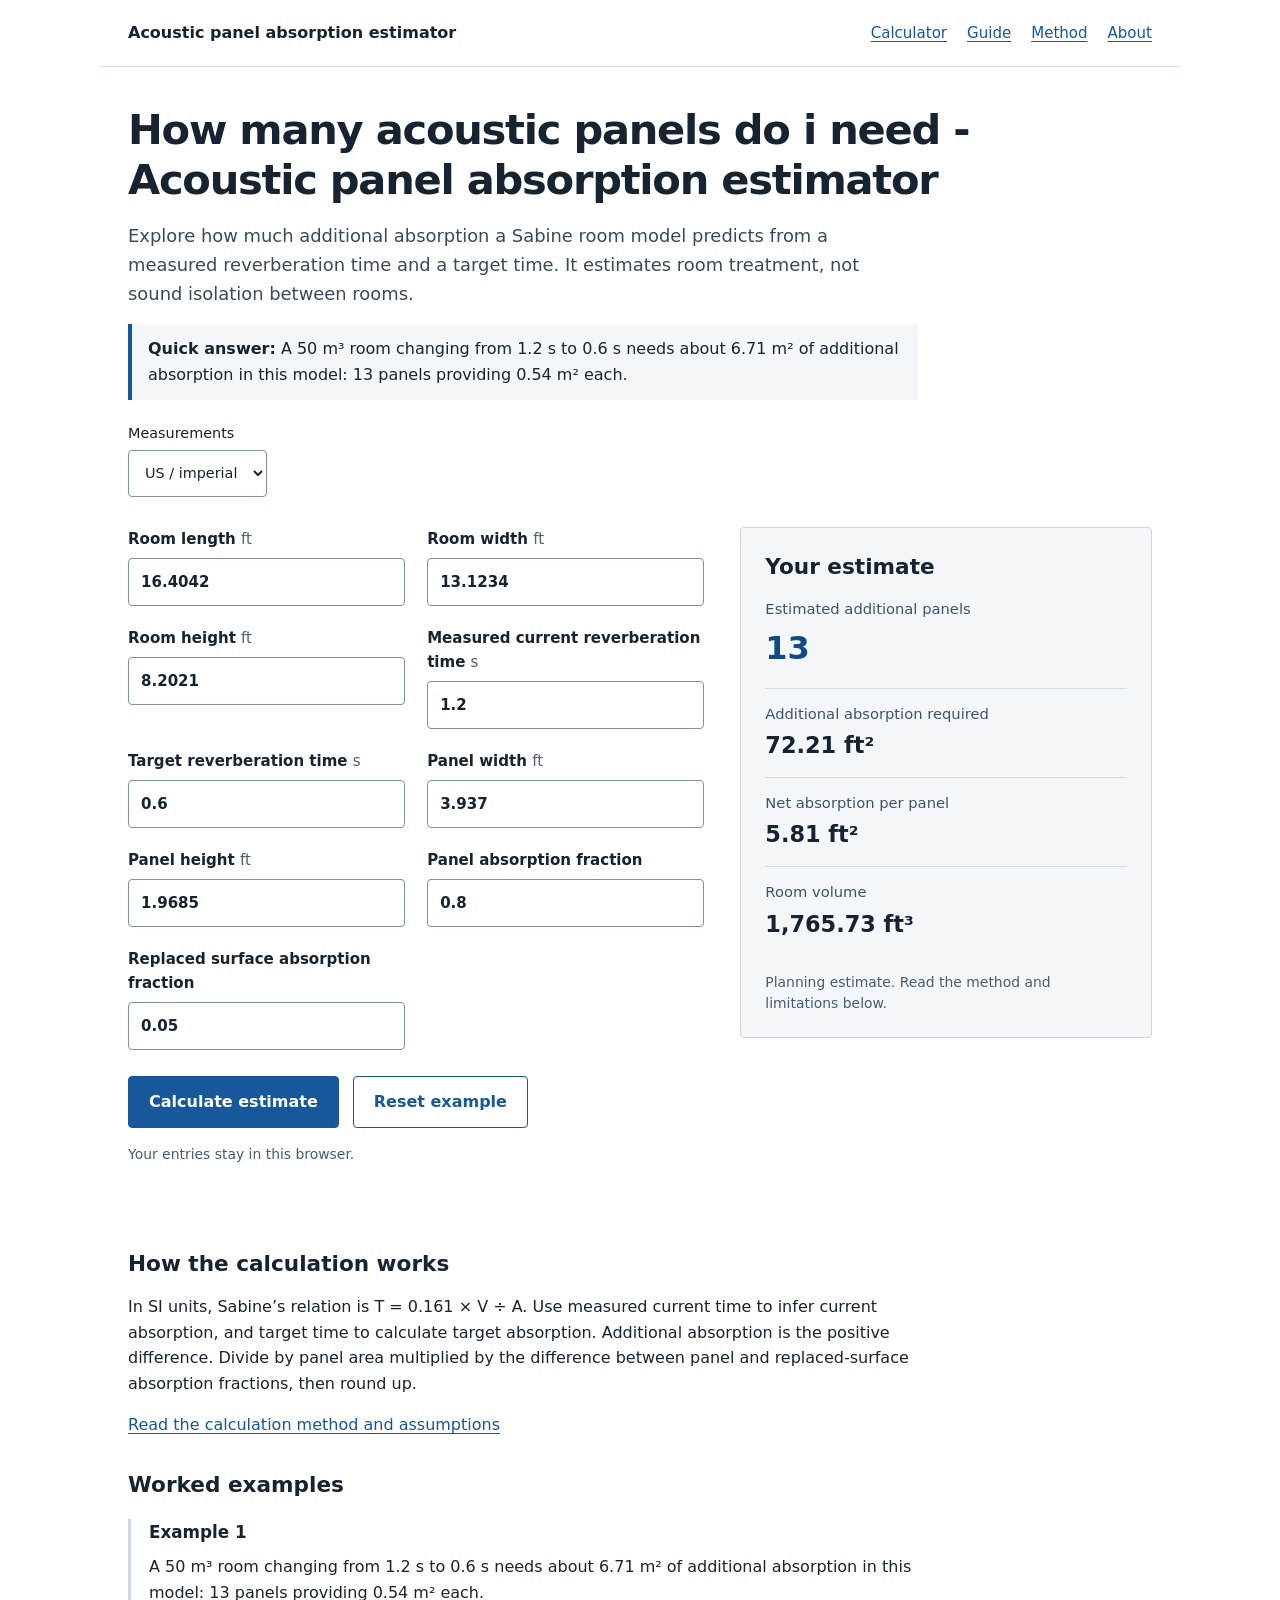
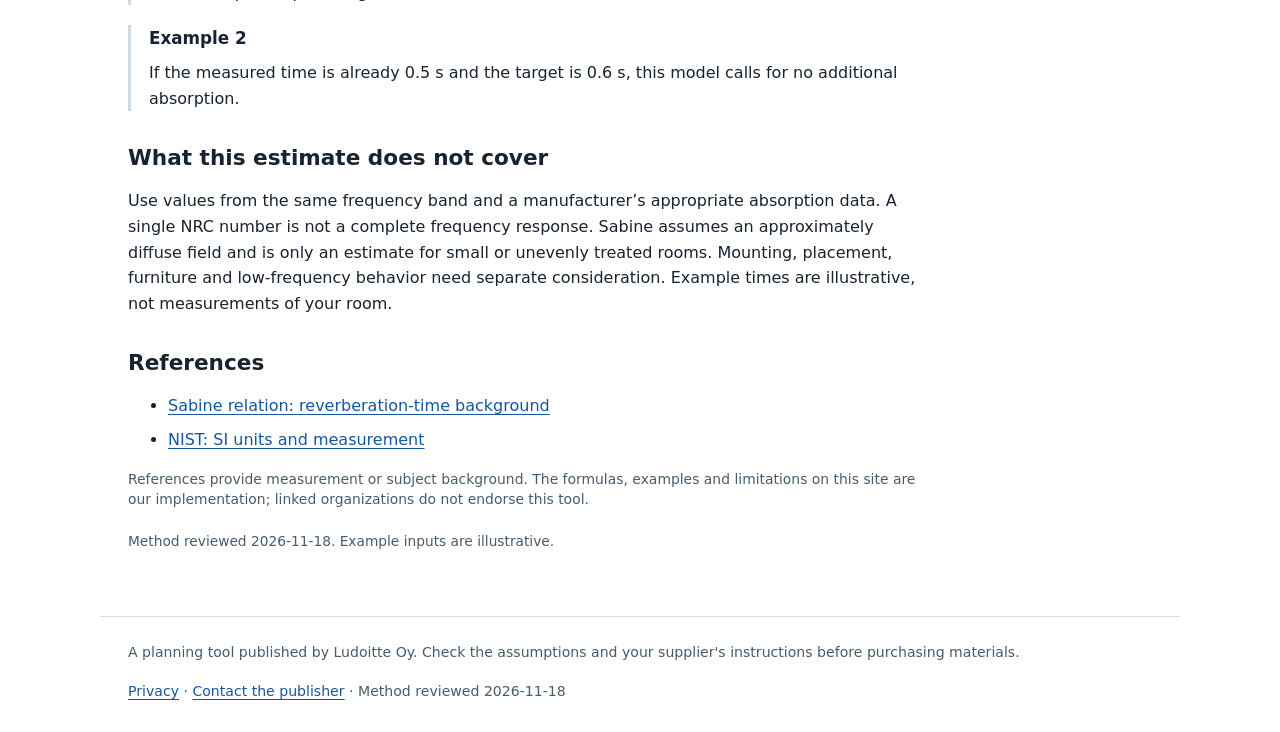
==== commit bf0c445b: "Publish calculator on registered domain" ====
--- a/site/index.html
+++ b/site/index.html
@@ -1 +1,35 @@
-<!doctype html><html lang="en"><head><meta charset="utf-8"><meta name="viewport" content="width=device-width, initial-scale=1"><meta name="description" content="How many acoustic panels do i need - Explore how much additional absorption a Sabine room model predicts from a measured reverberation time and a target time. It estimates room treatment, not sound isolation between rooms."><meta name="author" content="Ludoitte Oy"><meta name="date" content="2026-11-18"><title>How many acoustic panels do i need | Acoustic panel absorption estimator</title><link rel="canonical" href="https://howmanyacousticpanelsdoineed.com/"><link rel="stylesheet" href="./site.css"></head><body><a class="skip" href="#main">Skip to content</a><header><a class="brand" href="./">Acoustic panel absorption estimator</a><nav aria-label="Main navigation"><a href="./">Calculator</a><a href="./method/">Method</a><a href="./about/">About</a></nav></header><main id="main"><h1>How many acoustic panels do i need - Acoustic panel absorption estimator</h1><p class="intro">Explore how much additional absorption a Sabine room model predicts from a measured reverberation time and a target time. It estimates room treatment, not sound isolation between rooms.</p><p class="answer-first"><strong>Quick answer:</strong> A 50 m³ room changing from 1.2 s to 0.6 s needs about 6.71 m² of additional absorption in this model: 13 panels providing 0.54 m² each.</p><div class="controls"><label for="units">Measurements<select id="units"><option value="metric">Metric</option><option value="imperial">US / imperial</option></select></label><label for="currency" hidden>Currency label<select id="currency"><option value="USD">USD</option><option value="EUR">EUR</option><option value="GBP">GBP</option></select></label></div><div class="workspace"><form id="calculator"><div class="fields"><label class="field" data-field="length" for="length"><span>Room length <span class="unit" data-unit="length">m</span></span><input id="length" name="length" type="number" inputmode="decimal" required min="0.01" step="any" value="5"></label><label class="field" data-field="width" for="width"><span>Room width <span class="unit" data-unit="width">m</span></span><input id="width" name="width" type="number" inputmode="decimal" required min="0.01" step="any" value="4"></label><label class="field" data-field="height" for="height"><span>Room height <span class="unit" data-unit="height">m</span></span><input id="height" name="height" type="number" inputmode="decimal" required min="0.01" step="any" value="2.5"></label><label class="field" data-field="currentRT" for="currentRT"><span>Measured current reverberation time <span class="unit" data-unit="currentRT">s</span></span><input id="currentRT" name="currentRT" type="number" inputmode="decimal" required min="0.01" step="any" value="1.2"></label><label class="field" data-field="targetRT" for="targetRT"><span>Target reverberation time <span class="unit" data-unit="targetRT">s</span></span><input id="targetRT" name="targetRT" type="number" inputmode="decimal" required min="0.01" step="any" value="0.6"></label><label class="field" data-field="panelWidth" for="panelWidth"><span>Panel width <span class="unit" data-unit="panelWidth">m</span></span><input id="panelWidth" name="panelWidth" type="number" inputmode="decimal" required min="0.01" step="any" value="1.2"></label><label class="field" data-field="panelHeight" for="panelHeight"><span>Panel height <span class="unit" data-unit="panelHeight">m</span></span><input id="panelHeight" name="panelHeight" type="number" inputmode="decimal" required min="0.01" step="any" value="0.6"></label><label class="field" data-field="panelAlpha" for="panelAlpha"><span>Panel absorption fraction <span class="unit" data-unit="panelAlpha"></span></span><input id="panelAlpha" name="panelAlpha" type="number" inputmode="decimal" required min="0.01" step="any" value="0.8"></label><label class="field" data-field="surfaceAlpha" for="surfaceAlpha"><span>Replaced surface absorption fraction <span class="unit" data-unit="surfaceAlpha"></span></span><input id="surfaceAlpha" name="surfaceAlpha" type="number" inputmode="decimal" required min="0" step="any" value="0.05"></label></div><div class="buttons"><button type="submit">Calculate estimate</button><button type="button" id="reset" class="secondary">Reset example</button></div><p class="fine">Your entries stay in this browser.</p><p id="error" class="error" role="alert" tabindex="-1"></p></form><aside class="result-box" aria-labelledby="result-heading"><h2 id="result-heading" tabindex="-1">Your estimate</h2><dl id="results" aria-live="polite"></dl><p class="fine">Planning estimate. Read the method and limitations below.</p></aside></div><noscript><p>The interactive calculator needs JavaScript. The calculation method and worked examples below remain readable.</p></noscript><section class="prose"><h2>How the calculation works</h2><p>In SI units, Sabine’s relation is T = 0.161 × V ÷ A. Use measured current time to infer current absorption, and target time to calculate target absorption. Additional absorption is the positive difference. Divide by panel area multiplied by the difference between panel and replaced-surface absorption fractions, then round up.</p><p><a href="method/">Read the calculation method and assumptions</a></p></section><section class="prose"><h2>Worked examples</h2><div class="example"><h3>Example 1</h3><p>A 50 m³ room changing from 1.2 s to 0.6 s needs about 6.71 m² of additional absorption in this model: 13 panels providing 0.54 m² each.</p></div><div class="example"><h3>Example 2</h3><p>If the measured time is already 0.5 s and the target is 0.6 s, this model calls for no additional absorption.</p></div></section><section class="prose"><h2>What this estimate does not cover</h2><p>Use values from the same frequency band and a manufacturer’s appropriate absorption data. A single NRC number is not a complete frequency response. Sabine assumes an approximately diffuse field and is only an estimate for small or unevenly treated rooms. Mounting, placement, furniture and low-frequency behavior need separate consideration. Example times are illustrative, not measurements of your room.</p></section><section class="prose"><h2>References</h2><ul><li><a href="https://en.wikipedia.org/wiki/Reverberation" rel="noopener">Sabine relation: reverberation-time background</a></li><li><a href="https://www.nist.gov/pml/owm/metric-si/si-units" rel="noopener">NIST: SI units and measurement</a></li></ul><p class="fine">References provide measurement or subject background. The formulas, examples and limitations on this site are our implementation; linked organizations do not endorse this tool.</p></section><p class="updated"><time datetime="2026-11-18">Method reviewed 2026-11-18</time>. Example inputs are illustrative.</p><script id="topic-data" type="application/json">{"id":"P12","title":"Acoustic panel absorption estimator","query":"how many acoustic panels do i need","domain":"howmanyacousticpanelsdoineed.com","intro":"Explore how much additional absorption a Sabine room model predicts from a measured reverberation time and a target time. It estimates room treatment, not sound isolation between rooms.","method":"In SI units, Sabine’s relation is T = 0.161 × V ÷ A. Use measured current time to infer current absorption, and target time to calculate target absorption. Additional absorption is the positive difference. Divide by panel area multiplied by the difference between panel and replaced-surface absorption fractions, then round up.","limits":"Use values from the same frequency band and a manufacturer’s appropriate absorption data. A single NRC number is not a complete frequency response. Sabine assumes an approximately diffuse field and is only an estimate for small or unevenly treated rooms. Mounting, placement, furniture and low-frequency behavior need separate consideration. Example times are illustrative, not measurements of your room.","sources":[{"label":"Sabine relation: reverberation-time background","url":"https://en.wikipedia.org/wiki/Reverberation"},{"label":"NIST: SI units and measurement","url":"https://www.nist.gov/pml/owm/metric-si/si-units"}],"fields":[{"id":"length","label":"Room length","value":5,"unit":"m","min":0.01,"help":"","type":"number"},{"id":"width","label":"Room width","value":4,"unit":"m","min":0.01,"help":"","type":"number"},{"id":"height","label":"Room height","value":2.5,"unit":"m","min":0.01,"help":"","type":"number"},{"id":"currentRT","label":"Measured current reverberation time","value":1.2,"unit":"s","min":0.01,"help":"","type":"number"},{"id":"targetRT","label":"Target reverberation time","value":0.6,"unit":"s","min":0.01,"help":"","type":"number"},{"id":"panelWidth","label":"Panel width","value":1.2,"unit":"m","min":0.01,"help":"","type":"number"},{"id":"panelHeight","label":"Panel height","value":0.6,"unit":"m","min":0.01,"help":"","type":"number"},{"id":"panelAlpha","label":"Panel absorption fraction","value":0.8,"unit":"","min":0.01,"help":"","type":"number"},{"id":"surfaceAlpha","label":"Replaced surface absorption fraction","value":0.05,"unit":"","min":0,"help":"","type":"number"}],"examples":[{"input":{},"expect":[13,6.708333333333334,0.54,50],"note":"A 50 m³ room changing from 1.2 s to 0.6 s needs about 6.71 m² of additional absorption in this model: 13 panels providing 0.54 m² each."},{"input":{"currentRT":0.5,"targetRT":0.6},"expect":[0,0,0.54,50],"note":"If the measured time is already 0.5 s and the target is 0.6 s, this model calls for no additional absorption."}]}</script><script type="module" src="site.js"></script></main><footer><p>A planning tool published by Ludoitte Oy. Check the assumptions and your supplier's instructions before purchasing materials.</p><p><a href="./about/#privacy">Privacy</a> · <a href="mailto:kalle.hiitola@ludoitte.com">Contact the publisher</a> · Method reviewed 2026-11-18</p></footer></body></html>+<!doctype html><html lang="en"><head><meta charset="utf-8"><meta name="viewport" content="width=device-width, initial-scale=1"><meta name="description" content="How many acoustic panels do i need - Explore how much additional absorption a Sabine room model predicts from a measured reverberation time and a target..."><meta name="author" content="Ludoitte Oy"><meta name="date" content="2026-11-18"><meta name="robots" content="index,follow"><meta property="og:type" content="website"><meta property="og:title" content="How many acoustic panels do i need | Calculator"><meta property="og:description" content="How many acoustic panels do i need - Explore how much additional absorption a Sabine room model predicts from a measured reverberation time and a target..."><meta property="og:url" content="https://howmanyacousticpanelsdoineed.com/"><title>How many acoustic panels do i need | Calculator</title><link rel="canonical" href="https://howmanyacousticpanelsdoineed.com/"><link rel="alternate" type="text/markdown" href="./llms-full.txt"><link rel="stylesheet" href="./site.css"><script type="application/ld+json">{
+  "@context": "https://schema.org",
+  "@graph": [
+    {
+      "@type": "Organization",
+      "@id": "https://howmanyacousticpanelsdoineed.com/#organization",
+      "name": "Ludoitte Oy",
+      "url": "https://howmanyacousticpanelsdoineed.com/about/",
+      "email": "kalle.hiitola@ludoitte.com"
+    },
+    {
+      "@type": "WebSite",
+      "@id": "https://howmanyacousticpanelsdoineed.com/#website",
+      "name": "Acoustic panel absorption estimator",
+      "url": "https://howmanyacousticpanelsdoineed.com/"
+    },
+    {
+      "@type": "WebApplication",
+      "@id": "https://howmanyacousticpanelsdoineed.com/#page",
+      "name": "How many acoustic panels do i need | Calculator",
+      "url": "https://howmanyacousticpanelsdoineed.com/",
+      "description": "How many acoustic panels do i need - Explore how much additional absorption a Sabine room model predicts from a measured reverberation time and a target...",
+      "isPartOf": {
+        "@id": "https://howmanyacousticpanelsdoineed.com/#website"
+      },
+      "publisher": {
+        "@id": "https://howmanyacousticpanelsdoineed.com/#organization"
+      },
+      "dateModified": "2026-11-18",
+      "applicationCategory": "UtilitiesApplication",
+      "operatingSystem": "Web",
+      "isAccessibleForFree": true
+    }
+  ]
+}</script></head><body><a class="skip" href="#main">Skip to content</a><header><a class="brand" href="./">Acoustic panel absorption estimator</a><nav aria-label="Main navigation"><a href="./">Calculator</a><a href="./guide/">Guide</a><a href="./method/">Method</a><a href="./about/">About</a></nav></header><main id="main"><h1>How many acoustic panels do i need - Acoustic panel absorption estimator</h1><p class="intro">Explore how much additional absorption a Sabine room model predicts from a measured reverberation time and a target time. It estimates room treatment, not sound isolation between rooms.</p><p class="answer-first"><strong>Quick answer:</strong> A 50 m³ room changing from 1.2 s to 0.6 s needs about 6.71 m² of additional absorption in this model: 13 panels providing 0.54 m² each.</p><div class="controls"><label for="units">Measurements<select id="units"><option value="metric">Metric</option><option value="imperial">US / imperial</option></select></label><label for="currency" hidden>Currency label<select id="currency"><option value="USD">USD</option><option value="EUR">EUR</option><option value="GBP">GBP</option></select></label></div><div class="workspace"><form id="calculator"><div class="fields"><label class="field" data-field="length" for="length"><span>Room length <span class="unit" data-unit="length">m</span></span><input id="length" name="length" type="number" inputmode="decimal" required min="0.01" step="any" value="5"></label><label class="field" data-field="width" for="width"><span>Room width <span class="unit" data-unit="width">m</span></span><input id="width" name="width" type="number" inputmode="decimal" required min="0.01" step="any" value="4"></label><label class="field" data-field="height" for="height"><span>Room height <span class="unit" data-unit="height">m</span></span><input id="height" name="height" type="number" inputmode="decimal" required min="0.01" step="any" value="2.5"></label><label class="field" data-field="currentRT" for="currentRT"><span>Measured current reverberation time <span class="unit" data-unit="currentRT">s</span></span><input id="currentRT" name="currentRT" type="number" inputmode="decimal" required min="0.01" step="any" value="1.2"></label><label class="field" data-field="targetRT" for="targetRT"><span>Target reverberation time <span class="unit" data-unit="targetRT">s</span></span><input id="targetRT" name="targetRT" type="number" inputmode="decimal" required min="0.01" step="any" value="0.6"></label><label class="field" data-field="panelWidth" for="panelWidth"><span>Panel width <span class="unit" data-unit="panelWidth">m</span></span><input id="panelWidth" name="panelWidth" type="number" inputmode="decimal" required min="0.01" step="any" value="1.2"></label><label class="field" data-field="panelHeight" for="panelHeight"><span>Panel height <span class="unit" data-unit="panelHeight">m</span></span><input id="panelHeight" name="panelHeight" type="number" inputmode="decimal" required min="0.01" step="any" value="0.6"></label><label class="field" data-field="panelAlpha" for="panelAlpha"><span>Panel absorption fraction <span class="unit" data-unit="panelAlpha"></span></span><input id="panelAlpha" name="panelAlpha" type="number" inputmode="decimal" required min="0.01" step="any" value="0.8"></label><label class="field" data-field="surfaceAlpha" for="surfaceAlpha"><span>Replaced surface absorption fraction <span class="unit" data-unit="surfaceAlpha"></span></span><input id="surfaceAlpha" name="surfaceAlpha" type="number" inputmode="decimal" required min="0" step="any" value="0.05"></label></div><div class="buttons"><button type="submit">Calculate estimate</button><button type="button" id="reset" class="secondary">Reset example</button></div><p class="fine">Your entries stay in this browser.</p><p id="error" class="error" role="alert" tabindex="-1"></p></form><aside class="result-box" aria-labelledby="result-heading"><h2 id="result-heading" tabindex="-1">Your estimate</h2><dl id="results" aria-live="polite"></dl><p class="fine">Planning estimate. Read the method and limitations below.</p></aside></div><noscript><p>The interactive calculator needs JavaScript. The calculation method and worked examples below remain readable.</p></noscript><section class="prose"><h2>How the calculation works</h2><p>In SI units, Sabine’s relation is T = 0.161 × V ÷ A. Use measured current time to infer current absorption, and target time to calculate target absorption. Additional absorption is the positive difference. Divide by panel area multiplied by the difference between panel and replaced-surface absorption fractions, then round up.</p><p><a href="method/">Read the calculation method and assumptions</a></p></section><section class="prose"><h2>Worked examples</h2><div class="example"><h3>Example 1</h3><p>A 50 m³ room changing from 1.2 s to 0.6 s needs about 6.71 m² of additional absorption in this model: 13 panels providing 0.54 m² each.</p></div><div class="example"><h3>Example 2</h3><p>If the measured time is already 0.5 s and the target is 0.6 s, this model calls for no additional absorption.</p></div></section><section class="prose"><h2>What this estimate does not cover</h2><p>Use values from the same frequency band and a manufacturer’s appropriate absorption data. A single NRC number is not a complete frequency response. Sabine assumes an approximately diffuse field and is only an estimate for small or unevenly treated rooms. Mounting, placement, furniture and low-frequency behavior need separate consideration. Example times are illustrative, not measurements of your room.</p></section><section class="prose"><h2>References</h2><ul><li><a href="https://en.wikipedia.org/wiki/Reverberation" rel="noopener">Sabine relation: reverberation-time background</a></li><li><a href="https://www.nist.gov/pml/owm/metric-si/si-units" rel="noopener">NIST: SI units and measurement</a></li></ul><p class="fine">References provide measurement or subject background. The formulas, examples and limitations on this site are our implementation; linked organizations do not endorse this tool.</p></section><p class="updated"><time datetime="2026-11-18">Method reviewed 2026-11-18</time>. Example inputs are illustrative.</p><script id="topic-data" type="application/json">{"id":"P12","title":"Acoustic panel absorption estimator","query":"how many acoustic panels do i need","domain":"howmanyacousticpanelsdoineed.com","intro":"Explore how much additional absorption a Sabine room model predicts from a measured reverberation time and a target time. It estimates room treatment, not sound isolation between rooms.","method":"In SI units, Sabine’s relation is T = 0.161 × V ÷ A. Use measured current time to infer current absorption, and target time to calculate target absorption. Additional absorption is the positive difference. Divide by panel area multiplied by the difference between panel and replaced-surface absorption fractions, then round up.","limits":"Use values from the same frequency band and a manufacturer’s appropriate absorption data. A single NRC number is not a complete frequency response. Sabine assumes an approximately diffuse field and is only an estimate for small or unevenly treated rooms. Mounting, placement, furniture and low-frequency behavior need separate consideration. Example times are illustrative, not measurements of your room.","sources":[{"label":"Sabine relation: reverberation-time background","url":"https://en.wikipedia.org/wiki/Reverberation"},{"label":"NIST: SI units and measurement","url":"https://www.nist.gov/pml/owm/metric-si/si-units"}],"fields":[{"id":"length","label":"Room length","value":5,"unit":"m","min":0.01,"help":"","type":"number"},{"id":"width","label":"Room width","value":4,"unit":"m","min":0.01,"help":"","type":"number"},{"id":"height","label":"Room height","value":2.5,"unit":"m","min":0.01,"help":"","type":"number"},{"id":"currentRT","label":"Measured current reverberation time","value":1.2,"unit":"s","min":0.01,"help":"","type":"number"},{"id":"targetRT","label":"Target reverberation time","value":0.6,"unit":"s","min":0.01,"help":"","type":"number"},{"id":"panelWidth","label":"Panel width","value":1.2,"unit":"m","min":0.01,"help":"","type":"number"},{"id":"panelHeight","label":"Panel height","value":0.6,"unit":"m","min":0.01,"help":"","type":"number"},{"id":"panelAlpha","label":"Panel absorption fraction","value":0.8,"unit":"","min":0.01,"help":"","type":"number"},{"id":"surfaceAlpha","label":"Replaced surface absorption fraction","value":0.05,"unit":"","min":0,"help":"","type":"number"}],"examples":[{"input":{},"expect":[13,6.708333333333334,0.54,50],"note":"A 50 m³ room changing from 1.2 s to 0.6 s needs about 6.71 m² of additional absorption in this model: 13 panels providing 0.54 m² each."},{"input":{"currentRT":0.5,"targetRT":0.6},"expect":[0,0,0.54,50],"note":"If the measured time is already 0.5 s and the target is 0.6 s, this model calls for no additional absorption."}]}</script><script type="module" src="site.js"></script></main><footer><p>A planning tool published by Ludoitte Oy. Check the assumptions and your supplier's instructions before purchasing materials.</p><p><a href="./about/#privacy">Privacy</a> · <a href="mailto:kalle.hiitola@ludoitte.com">Contact the publisher</a> · Method reviewed 2026-11-18</p></footer></body></html>
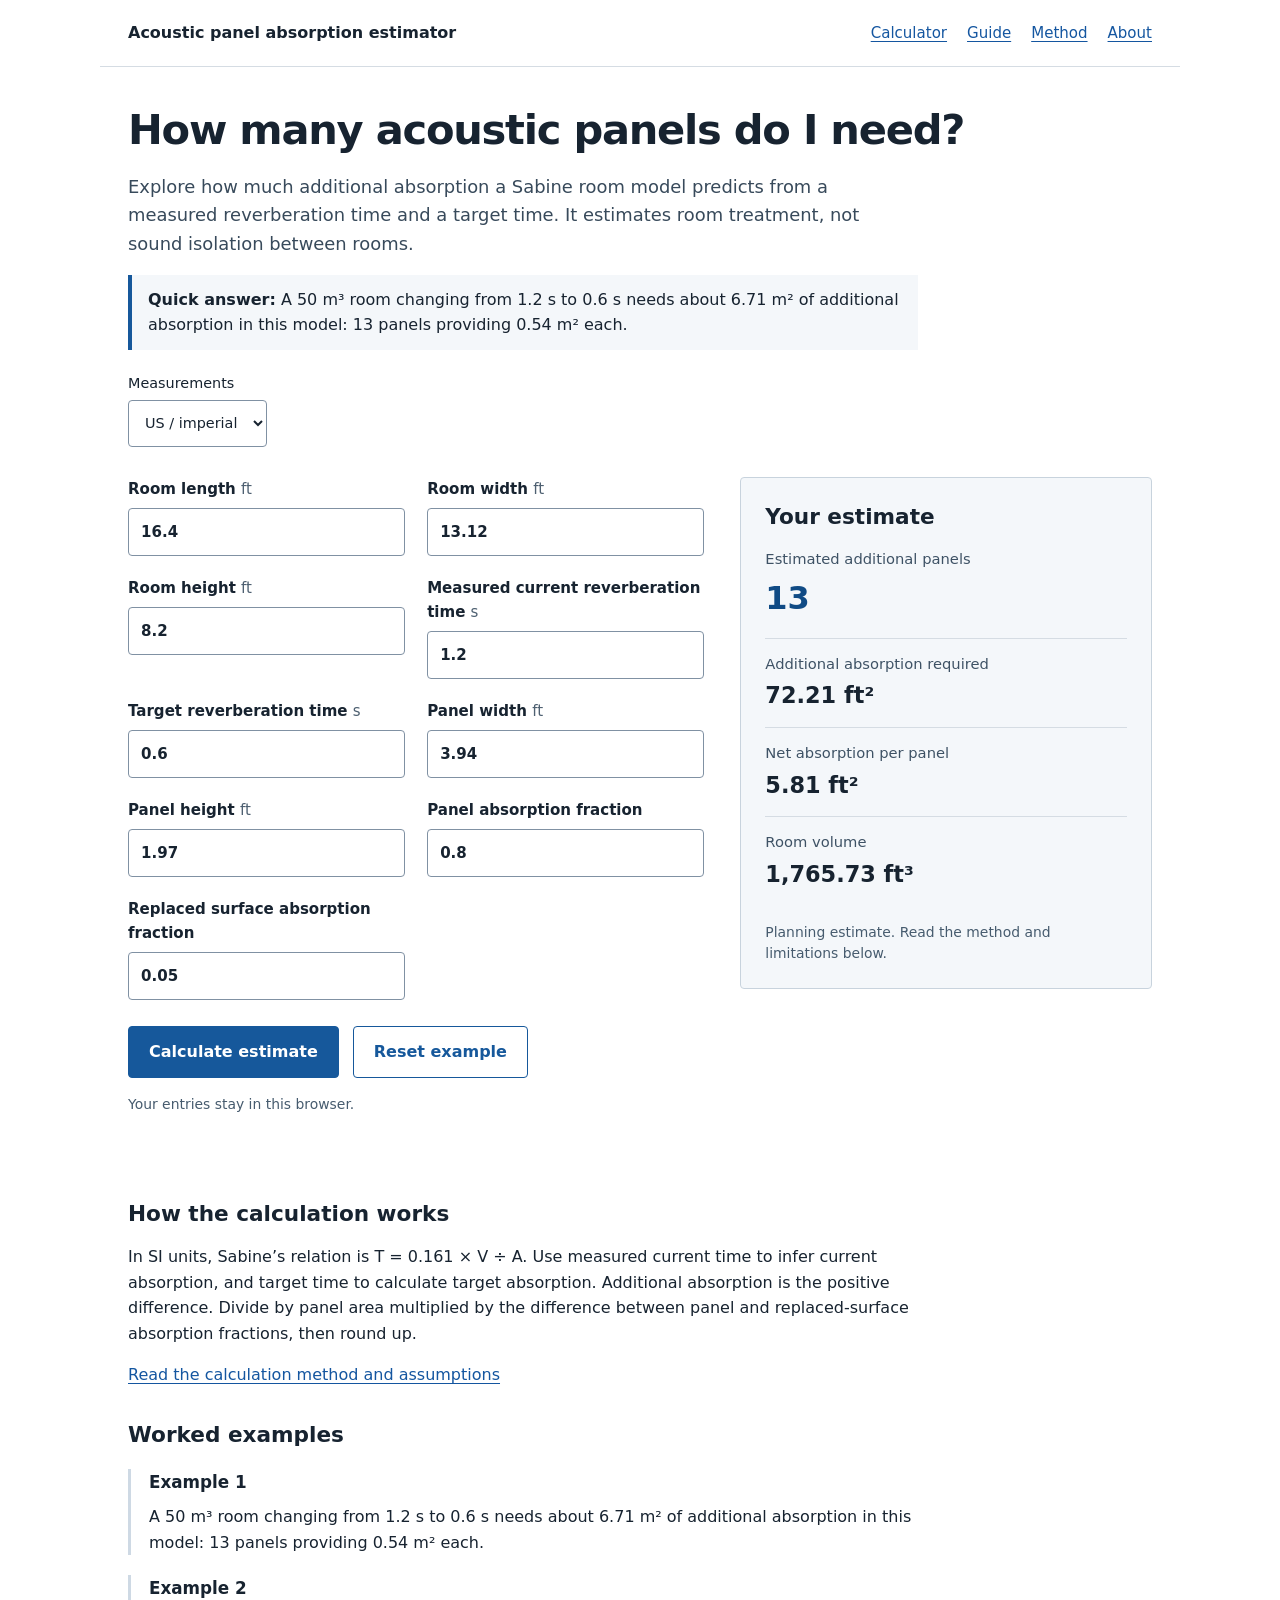
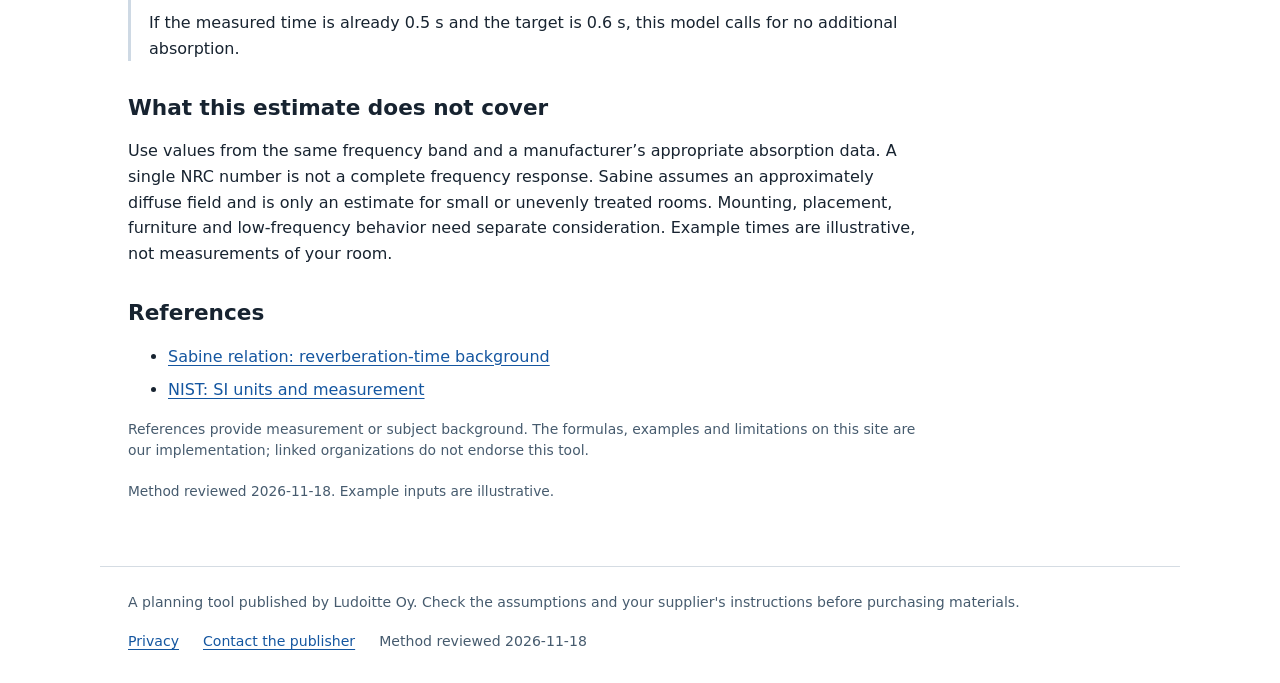
==== commit 830f479c: "Publish calculator on registered domain" ====
--- a/site/index.html
+++ b/site/index.html
@@ -1,4 +1,4 @@
-<!doctype html><html lang="en"><head><meta charset="utf-8"><meta name="viewport" content="width=device-width, initial-scale=1"><meta name="description" content="How many acoustic panels do i need - Explore how much additional absorption a Sabine room model predicts from a measured reverberation time and a target..."><meta name="author" content="Ludoitte Oy"><meta name="date" content="2026-11-18"><meta name="robots" content="index,follow"><meta property="og:type" content="website"><meta property="og:title" content="How many acoustic panels do i need | Calculator"><meta property="og:description" content="How many acoustic panels do i need - Explore how much additional absorption a Sabine room model predicts from a measured reverberation time and a target..."><meta property="og:url" content="https://howmanyacousticpanelsdoineed.com/"><title>How many acoustic panels do i need | Calculator</title><link rel="canonical" href="https://howmanyacousticpanelsdoineed.com/"><link rel="alternate" type="text/markdown" href="./llms-full.txt"><link rel="stylesheet" href="./site.css"><script type="application/ld+json">{
+<!doctype html><html lang="en"><head><meta charset="utf-8"><meta name="viewport" content="width=device-width, initial-scale=1"><meta name="description" content="How many acoustic panels do I need? Explore how much additional absorption a Sabine room model predicts from a measured reverberation time and a target..."><meta name="author" content="Ludoitte Oy"><meta name="date" content="2026-11-18"><meta name="robots" content="index,follow"><meta property="og:type" content="website"><meta property="og:title" content="How many acoustic panels do I need? Acoustic panel absorption estimator"><meta property="og:description" content="How many acoustic panels do I need? Explore how much additional absorption a Sabine room model predicts from a measured reverberation time and a target..."><meta property="og:url" content="https://howmanyacousticpanelsdoineed.com/"><title>How many acoustic panels do I need? Acoustic panel absorption estimator</title><link rel="canonical" href="https://howmanyacousticpanelsdoineed.com/"><link rel="alternate" type="text/markdown" href="./llms-full.txt"><link rel="stylesheet" href="./site.css"><script type="application/ld+json">{
   "@context": "https://schema.org",
   "@graph": [
     {
@@ -17,9 +17,9 @@
     {
       "@type": "WebApplication",
       "@id": "https://howmanyacousticpanelsdoineed.com/#page",
-      "name": "How many acoustic panels do i need | Calculator",
+      "name": "How many acoustic panels do I need? Acoustic panel absorption estimator",
       "url": "https://howmanyacousticpanelsdoineed.com/",
-      "description": "How many acoustic panels do i need - Explore how much additional absorption a Sabine room model predicts from a measured reverberation time and a target...",
+      "description": "How many acoustic panels do I need? Explore how much additional absorption a Sabine room model predicts from a measured reverberation time and a target...",
       "isPartOf": {
         "@id": "https://howmanyacousticpanelsdoineed.com/#website"
       },
@@ -32,4 +32,4 @@
       "isAccessibleForFree": true
     }
   ]
-}</script></head><body><a class="skip" href="#main">Skip to content</a><header><a class="brand" href="./">Acoustic panel absorption estimator</a><nav aria-label="Main navigation"><a href="./">Calculator</a><a href="./guide/">Guide</a><a href="./method/">Method</a><a href="./about/">About</a></nav></header><main id="main"><h1>How many acoustic panels do i need - Acoustic panel absorption estimator</h1><p class="intro">Explore how much additional absorption a Sabine room model predicts from a measured reverberation time and a target time. It estimates room treatment, not sound isolation between rooms.</p><p class="answer-first"><strong>Quick answer:</strong> A 50 m³ room changing from 1.2 s to 0.6 s needs about 6.71 m² of additional absorption in this model: 13 panels providing 0.54 m² each.</p><div class="controls"><label for="units">Measurements<select id="units"><option value="metric">Metric</option><option value="imperial">US / imperial</option></select></label><label for="currency" hidden>Currency label<select id="currency"><option value="USD">USD</option><option value="EUR">EUR</option><option value="GBP">GBP</option></select></label></div><div class="workspace"><form id="calculator"><div class="fields"><label class="field" data-field="length" for="length"><span>Room length <span class="unit" data-unit="length">m</span></span><input id="length" name="length" type="number" inputmode="decimal" required min="0.01" step="any" value="5"></label><label class="field" data-field="width" for="width"><span>Room width <span class="unit" data-unit="width">m</span></span><input id="width" name="width" type="number" inputmode="decimal" required min="0.01" step="any" value="4"></label><label class="field" data-field="height" for="height"><span>Room height <span class="unit" data-unit="height">m</span></span><input id="height" name="height" type="number" inputmode="decimal" required min="0.01" step="any" value="2.5"></label><label class="field" data-field="currentRT" for="currentRT"><span>Measured current reverberation time <span class="unit" data-unit="currentRT">s</span></span><input id="currentRT" name="currentRT" type="number" inputmode="decimal" required min="0.01" step="any" value="1.2"></label><label class="field" data-field="targetRT" for="targetRT"><span>Target reverberation time <span class="unit" data-unit="targetRT">s</span></span><input id="targetRT" name="targetRT" type="number" inputmode="decimal" required min="0.01" step="any" value="0.6"></label><label class="field" data-field="panelWidth" for="panelWidth"><span>Panel width <span class="unit" data-unit="panelWidth">m</span></span><input id="panelWidth" name="panelWidth" type="number" inputmode="decimal" required min="0.01" step="any" value="1.2"></label><label class="field" data-field="panelHeight" for="panelHeight"><span>Panel height <span class="unit" data-unit="panelHeight">m</span></span><input id="panelHeight" name="panelHeight" type="number" inputmode="decimal" required min="0.01" step="any" value="0.6"></label><label class="field" data-field="panelAlpha" for="panelAlpha"><span>Panel absorption fraction <span class="unit" data-unit="panelAlpha"></span></span><input id="panelAlpha" name="panelAlpha" type="number" inputmode="decimal" required min="0.01" step="any" value="0.8"></label><label class="field" data-field="surfaceAlpha" for="surfaceAlpha"><span>Replaced surface absorption fraction <span class="unit" data-unit="surfaceAlpha"></span></span><input id="surfaceAlpha" name="surfaceAlpha" type="number" inputmode="decimal" required min="0" step="any" value="0.05"></label></div><div class="buttons"><button type="submit">Calculate estimate</button><button type="button" id="reset" class="secondary">Reset example</button></div><p class="fine">Your entries stay in this browser.</p><p id="error" class="error" role="alert" tabindex="-1"></p></form><aside class="result-box" aria-labelledby="result-heading"><h2 id="result-heading" tabindex="-1">Your estimate</h2><dl id="results" aria-live="polite"></dl><p class="fine">Planning estimate. Read the method and limitations below.</p></aside></div><noscript><p>The interactive calculator needs JavaScript. The calculation method and worked examples below remain readable.</p></noscript><section class="prose"><h2>How the calculation works</h2><p>In SI units, Sabine’s relation is T = 0.161 × V ÷ A. Use measured current time to infer current absorption, and target time to calculate target absorption. Additional absorption is the positive difference. Divide by panel area multiplied by the difference between panel and replaced-surface absorption fractions, then round up.</p><p><a href="method/">Read the calculation method and assumptions</a></p></section><section class="prose"><h2>Worked examples</h2><div class="example"><h3>Example 1</h3><p>A 50 m³ room changing from 1.2 s to 0.6 s needs about 6.71 m² of additional absorption in this model: 13 panels providing 0.54 m² each.</p></div><div class="example"><h3>Example 2</h3><p>If the measured time is already 0.5 s and the target is 0.6 s, this model calls for no additional absorption.</p></div></section><section class="prose"><h2>What this estimate does not cover</h2><p>Use values from the same frequency band and a manufacturer’s appropriate absorption data. A single NRC number is not a complete frequency response. Sabine assumes an approximately diffuse field and is only an estimate for small or unevenly treated rooms. Mounting, placement, furniture and low-frequency behavior need separate consideration. Example times are illustrative, not measurements of your room.</p></section><section class="prose"><h2>References</h2><ul><li><a href="https://en.wikipedia.org/wiki/Reverberation" rel="noopener">Sabine relation: reverberation-time background</a></li><li><a href="https://www.nist.gov/pml/owm/metric-si/si-units" rel="noopener">NIST: SI units and measurement</a></li></ul><p class="fine">References provide measurement or subject background. The formulas, examples and limitations on this site are our implementation; linked organizations do not endorse this tool.</p></section><p class="updated"><time datetime="2026-11-18">Method reviewed 2026-11-18</time>. Example inputs are illustrative.</p><script id="topic-data" type="application/json">{"id":"P12","title":"Acoustic panel absorption estimator","query":"how many acoustic panels do i need","domain":"howmanyacousticpanelsdoineed.com","intro":"Explore how much additional absorption a Sabine room model predicts from a measured reverberation time and a target time. It estimates room treatment, not sound isolation between rooms.","method":"In SI units, Sabine’s relation is T = 0.161 × V ÷ A. Use measured current time to infer current absorption, and target time to calculate target absorption. Additional absorption is the positive difference. Divide by panel area multiplied by the difference between panel and replaced-surface absorption fractions, then round up.","limits":"Use values from the same frequency band and a manufacturer’s appropriate absorption data. A single NRC number is not a complete frequency response. Sabine assumes an approximately diffuse field and is only an estimate for small or unevenly treated rooms. Mounting, placement, furniture and low-frequency behavior need separate consideration. Example times are illustrative, not measurements of your room.","sources":[{"label":"Sabine relation: reverberation-time background","url":"https://en.wikipedia.org/wiki/Reverberation"},{"label":"NIST: SI units and measurement","url":"https://www.nist.gov/pml/owm/metric-si/si-units"}],"fields":[{"id":"length","label":"Room length","value":5,"unit":"m","min":0.01,"help":"","type":"number"},{"id":"width","label":"Room width","value":4,"unit":"m","min":0.01,"help":"","type":"number"},{"id":"height","label":"Room height","value":2.5,"unit":"m","min":0.01,"help":"","type":"number"},{"id":"currentRT","label":"Measured current reverberation time","value":1.2,"unit":"s","min":0.01,"help":"","type":"number"},{"id":"targetRT","label":"Target reverberation time","value":0.6,"unit":"s","min":0.01,"help":"","type":"number"},{"id":"panelWidth","label":"Panel width","value":1.2,"unit":"m","min":0.01,"help":"","type":"number"},{"id":"panelHeight","label":"Panel height","value":0.6,"unit":"m","min":0.01,"help":"","type":"number"},{"id":"panelAlpha","label":"Panel absorption fraction","value":0.8,"unit":"","min":0.01,"help":"","type":"number"},{"id":"surfaceAlpha","label":"Replaced surface absorption fraction","value":0.05,"unit":"","min":0,"help":"","type":"number"}],"examples":[{"input":{},"expect":[13,6.708333333333334,0.54,50],"note":"A 50 m³ room changing from 1.2 s to 0.6 s needs about 6.71 m² of additional absorption in this model: 13 panels providing 0.54 m² each."},{"input":{"currentRT":0.5,"targetRT":0.6},"expect":[0,0,0.54,50],"note":"If the measured time is already 0.5 s and the target is 0.6 s, this model calls for no additional absorption."}]}</script><script type="module" src="site.js"></script></main><footer><p>A planning tool published by Ludoitte Oy. Check the assumptions and your supplier's instructions before purchasing materials.</p><p><a href="./about/#privacy">Privacy</a> · <a href="mailto:kalle.hiitola@ludoitte.com">Contact the publisher</a> · Method reviewed 2026-11-18</p></footer></body></html>+}</script></head><body><a class="skip" href="#main">Skip to content</a><header><a class="brand" href="./">Acoustic panel absorption estimator</a><nav aria-label="Main navigation"><a href="./">Calculator</a><a href="./guide/">Guide</a><a href="./method/">Method</a><a href="./about/">About</a></nav></header><main id="main"><h1>How many acoustic panels do I need?</h1><p class="intro">Explore how much additional absorption a Sabine room model predicts from a measured reverberation time and a target time. It estimates room treatment, not sound isolation between rooms.</p><p class="answer-first"><strong>Quick answer:</strong> A 50 m³ room changing from 1.2 s to 0.6 s needs about 6.71 m² of additional absorption in this model: 13 panels providing 0.54 m² each.</p><div class="controls"><label for="units">Measurements<select id="units"><option value="metric">Metric</option><option value="imperial">US / imperial</option></select></label><label for="currency" hidden>Currency label<select id="currency"><option value="USD">USD</option><option value="EUR">EUR</option><option value="GBP">GBP</option></select></label></div><div class="workspace"><form id="calculator"><div class="fields"><label class="field" data-field="length" for="length"><span>Room length <span class="unit" data-unit="length">m</span></span><input id="length" name="length" type="number" inputmode="decimal" required min="0.01" step="any" value="5"></label><label class="field" data-field="width" for="width"><span>Room width <span class="unit" data-unit="width">m</span></span><input id="width" name="width" type="number" inputmode="decimal" required min="0.01" step="any" value="4"></label><label class="field" data-field="height" for="height"><span>Room height <span class="unit" data-unit="height">m</span></span><input id="height" name="height" type="number" inputmode="decimal" required min="0.01" step="any" value="2.5"></label><label class="field" data-field="currentRT" for="currentRT"><span>Measured current reverberation time <span class="unit" data-unit="currentRT">s</span></span><input id="currentRT" name="currentRT" type="number" inputmode="decimal" required min="0.01" step="any" value="1.2"></label><label class="field" data-field="targetRT" for="targetRT"><span>Target reverberation time <span class="unit" data-unit="targetRT">s</span></span><input id="targetRT" name="targetRT" type="number" inputmode="decimal" required min="0.01" step="any" value="0.6"></label><label class="field" data-field="panelWidth" for="panelWidth"><span>Panel width <span class="unit" data-unit="panelWidth">m</span></span><input id="panelWidth" name="panelWidth" type="number" inputmode="decimal" required min="0.01" step="any" value="1.2"></label><label class="field" data-field="panelHeight" for="panelHeight"><span>Panel height <span class="unit" data-unit="panelHeight">m</span></span><input id="panelHeight" name="panelHeight" type="number" inputmode="decimal" required min="0.01" step="any" value="0.6"></label><label class="field" data-field="panelAlpha" for="panelAlpha"><span>Panel absorption fraction <span class="unit" data-unit="panelAlpha"></span></span><input id="panelAlpha" name="panelAlpha" type="number" inputmode="decimal" required min="0.01" step="any" value="0.8"></label><label class="field" data-field="surfaceAlpha" for="surfaceAlpha"><span>Replaced surface absorption fraction <span class="unit" data-unit="surfaceAlpha"></span></span><input id="surfaceAlpha" name="surfaceAlpha" type="number" inputmode="decimal" required min="0" step="any" value="0.05"></label></div><div class="buttons"><button type="submit">Calculate estimate</button><button type="button" id="reset" class="secondary">Reset example</button></div><p class="fine">Your entries stay in this browser.</p><p id="error" class="error" role="alert" tabindex="-1"></p></form><aside class="result-box" aria-labelledby="result-heading"><h2 id="result-heading" tabindex="-1">Your estimate</h2><dl id="results" aria-live="polite"></dl><p class="fine">Planning estimate. Read the method and limitations below.</p></aside></div><noscript><p>The interactive calculator needs JavaScript. The calculation method and worked examples below remain readable.</p></noscript><section class="prose"><h2>How the calculation works</h2><p>In SI units, Sabine’s relation is T = 0.161 × V ÷ A. Use measured current time to infer current absorption, and target time to calculate target absorption. Additional absorption is the positive difference. Divide by panel area multiplied by the difference between panel and replaced-surface absorption fractions, then round up.</p><p><a href="method/">Read the calculation method and assumptions</a></p></section><section class="prose"><h2>Worked examples</h2><div class="example"><h3>Example 1</h3><p>A 50 m³ room changing from 1.2 s to 0.6 s needs about 6.71 m² of additional absorption in this model: 13 panels providing 0.54 m² each.</p></div><div class="example"><h3>Example 2</h3><p>If the measured time is already 0.5 s and the target is 0.6 s, this model calls for no additional absorption.</p></div></section><section class="prose"><h2>What this estimate does not cover</h2><p>Use values from the same frequency band and a manufacturer’s appropriate absorption data. A single NRC number is not a complete frequency response. Sabine assumes an approximately diffuse field and is only an estimate for small or unevenly treated rooms. Mounting, placement, furniture and low-frequency behavior need separate consideration. Example times are illustrative, not measurements of your room.</p></section><section class="prose"><h2>References</h2><ul><li><a href="https://en.wikipedia.org/wiki/Reverberation" rel="noopener">Sabine relation: reverberation-time background</a></li><li><a href="https://www.nist.gov/pml/owm/metric-si/si-units" rel="noopener">NIST: SI units and measurement</a></li></ul><p class="fine">References provide measurement or subject background. The formulas, examples and limitations on this site are our implementation; linked organizations do not endorse this tool.</p></section><p class="updated"><time datetime="2026-11-18">Method reviewed 2026-11-18</time>. Example inputs are illustrative.</p><script id="topic-data" type="application/json">{"id":"P12","title":"Acoustic panel absorption estimator","query":"how many acoustic panels do i need","domain":"howmanyacousticpanelsdoineed.com","intro":"Explore how much additional absorption a Sabine room model predicts from a measured reverberation time and a target time. It estimates room treatment, not sound isolation between rooms.","method":"In SI units, Sabine’s relation is T = 0.161 × V ÷ A. Use measured current time to infer current absorption, and target time to calculate target absorption. Additional absorption is the positive difference. Divide by panel area multiplied by the difference between panel and replaced-surface absorption fractions, then round up.","limits":"Use values from the same frequency band and a manufacturer’s appropriate absorption data. A single NRC number is not a complete frequency response. Sabine assumes an approximately diffuse field and is only an estimate for small or unevenly treated rooms. Mounting, placement, furniture and low-frequency behavior need separate consideration. Example times are illustrative, not measurements of your room.","sources":[{"label":"Sabine relation: reverberation-time background","url":"https://en.wikipedia.org/wiki/Reverberation"},{"label":"NIST: SI units and measurement","url":"https://www.nist.gov/pml/owm/metric-si/si-units"}],"fields":[{"id":"length","label":"Room length","value":5,"unit":"m","min":0.01,"help":"","type":"number"},{"id":"width","label":"Room width","value":4,"unit":"m","min":0.01,"help":"","type":"number"},{"id":"height","label":"Room height","value":2.5,"unit":"m","min":0.01,"help":"","type":"number"},{"id":"currentRT","label":"Measured current reverberation time","value":1.2,"unit":"s","min":0.01,"help":"","type":"number"},{"id":"targetRT","label":"Target reverberation time","value":0.6,"unit":"s","min":0.01,"help":"","type":"number"},{"id":"panelWidth","label":"Panel width","value":1.2,"unit":"m","min":0.01,"help":"","type":"number"},{"id":"panelHeight","label":"Panel height","value":0.6,"unit":"m","min":0.01,"help":"","type":"number"},{"id":"panelAlpha","label":"Panel absorption fraction","value":0.8,"unit":"","min":0.01,"help":"","type":"number"},{"id":"surfaceAlpha","label":"Replaced surface absorption fraction","value":0.05,"unit":"","min":0,"help":"","type":"number"}],"examples":[{"input":{},"expect":[13,6.708333333333334,0.54,50],"note":"A 50 m³ room changing from 1.2 s to 0.6 s needs about 6.71 m² of additional absorption in this model: 13 panels providing 0.54 m² each."},{"input":{"currentRT":0.5,"targetRT":0.6},"expect":[0,0,0.54,50],"note":"If the measured time is already 0.5 s and the target is 0.6 s, this model calls for no additional absorption."}]}</script><script type="module" src="site.js"></script></main><footer><p>A planning tool published by Ludoitte Oy. Check the assumptions and your supplier's instructions before purchasing materials.</p><p class="footer-links"><a href="./about/#privacy">Privacy</a><a href="mailto:kalle.hiitola@ludoitte.com">Contact the publisher</a><span>Method reviewed 2026-11-18</span></p></footer></body></html>
--- a/site/site.css
+++ b/site/site.css
@@ -3,3 +3,4 @@
 *{box-sizing:border-box}body{margin:0}a{color:#1456a0;text-underline-offset:3px}a:hover{text-decoration-thickness:2px}a:focus-visible,button:focus-visible,input:focus-visible,select:focus-visible{outline:3px solid #b33b00;outline-offset:3px}.skip{position:absolute;left:-10000px}.skip:focus{left:1rem;top:.5rem;background:white;padding:.75rem;z-index:2}header,main,footer{max-width:1080px;margin:auto;padding:20px 28px}header{display:flex;gap:24px;justify-content:space-between;align-items:center;border-bottom:1px solid #d5dce3}.brand{font-weight:700;text-decoration:none;color:inherit;font-size:1rem}nav{display:flex;gap:20px;flex-wrap:wrap;font-size:.94rem}main{padding-top:38px;padding-bottom:48px}h1{font-size:clamp(1.9rem,4vw,2.6rem);line-height:1.2;letter-spacing:-.03em;max-width:850px;margin:0 0 18px}h2{font-size:1.35rem;line-height:1.35;margin:0 0 16px}h3{font-size:1.05rem;margin:16px 0 8px}p{margin:0 0 16px}.intro{font-size:1.12rem;max-width:790px;color:#384a5b}.answer-first{border-left:4px solid #16589b;padding:12px 16px;background:#f4f7fa;max-width:790px}.workspace{display:grid;grid-template-columns:minmax(0,1.4fr) minmax(0,1fr);gap:36px;margin:30px 0 40px;align-items:start}.controls{display:flex;gap:20px;margin:22px 0}.controls label{font-size:.9rem;display:grid;gap:5px}.fields{display:grid;grid-template-columns:repeat(2,minmax(0,1fr));gap:20px 22px}label.field{display:flex;flex-direction:column;gap:7px;font-weight:600;font-size:.94rem}.field[hidden]{display:none}.unit{font-weight:400;color:#4e6071}.field input,.field select,.controls select{border:1px solid #8091a3;border-radius:4px;padding:11px 12px;font:inherit;width:100%;min-width:0;background:#fff;color:#172330;min-height:47px}.field small{font-weight:400}.check{grid-column:1/-1;display:flex;gap:10px;align-items:flex-start;padding-top:3px}.check input{width:20px;height:20px;flex:0 0 20px;margin-top:4px}.buttons{display:flex;gap:14px;margin:26px 0 12px;flex-wrap:wrap}button{font:inherit;padding:12px 20px;min-height:48px;border:1px solid #16589b;border-radius:4px;cursor:pointer;background:#16589b;color:white;font-weight:650}button.secondary{background:#fff;color:#16589b}button:hover{filter:brightness(.92)}.result-box{padding:24px;border:1px solid #c8d3dd;border-radius:4px;background:#f4f7fa;position:sticky;top:20px}dl{margin:0}dl>div{padding:13px 0;border-bottom:1px solid #d5dce3}dl>div:first-child{padding-top:0}dl>div:last-child{border-bottom:0}dt{font-size:.92rem;color:#3e5265}dd{font-size:1.4rem;font-weight:700;margin:3px 0 0;overflow-wrap:anywhere}dl>div:first-child dd{font-size:2rem;color:#104b85}.fine{font-size:.87rem;color:#465b6e;line-height:1.5;margin:16px 0 0}.error{color:#a12611;font-weight:600;min-height:1.5em;margin:10px 0}section.prose{max-width:800px;margin-top:32px}.example{border-left:3px solid #ced9e4;padding:0 0 0 18px;margin:20px 0}.example p{margin:0 0 8px}.example ul{padding-left:20px;margin:8px 0 0}.prose li{margin:8px 0}footer{border-top:1px solid #d5dce3;font-size:.88rem;color:#465b6e;padding-top:24px;padding-bottom:30px}footer p:last-child{margin-bottom:0}.back{margin-bottom:24px}.updated{font-size:.86rem;color:#465b6e;margin-top:20px}#result-heading:focus{outline:2px solid #b33b00;outline-offset:5px}
 @media(max-width:680px){header,main,footer{padding-left:20px;padding-right:20px}header{align-items:flex-start;flex-direction:column;gap:12px}nav{gap:22px}main{padding-top:28px}.workspace{grid-template-columns:1fr;gap:24px;margin-top:24px}.result-box{position:static}.fields{gap:18px 16px}.controls{gap:16px}h1{font-size:2rem}}
 @media(max-width:380px){.fields{grid-template-columns:1fr}.controls{flex-wrap:wrap}.buttons button{width:100%}}
+.footer-links{display:flex;flex-wrap:wrap;gap:.25rem 1.5rem}
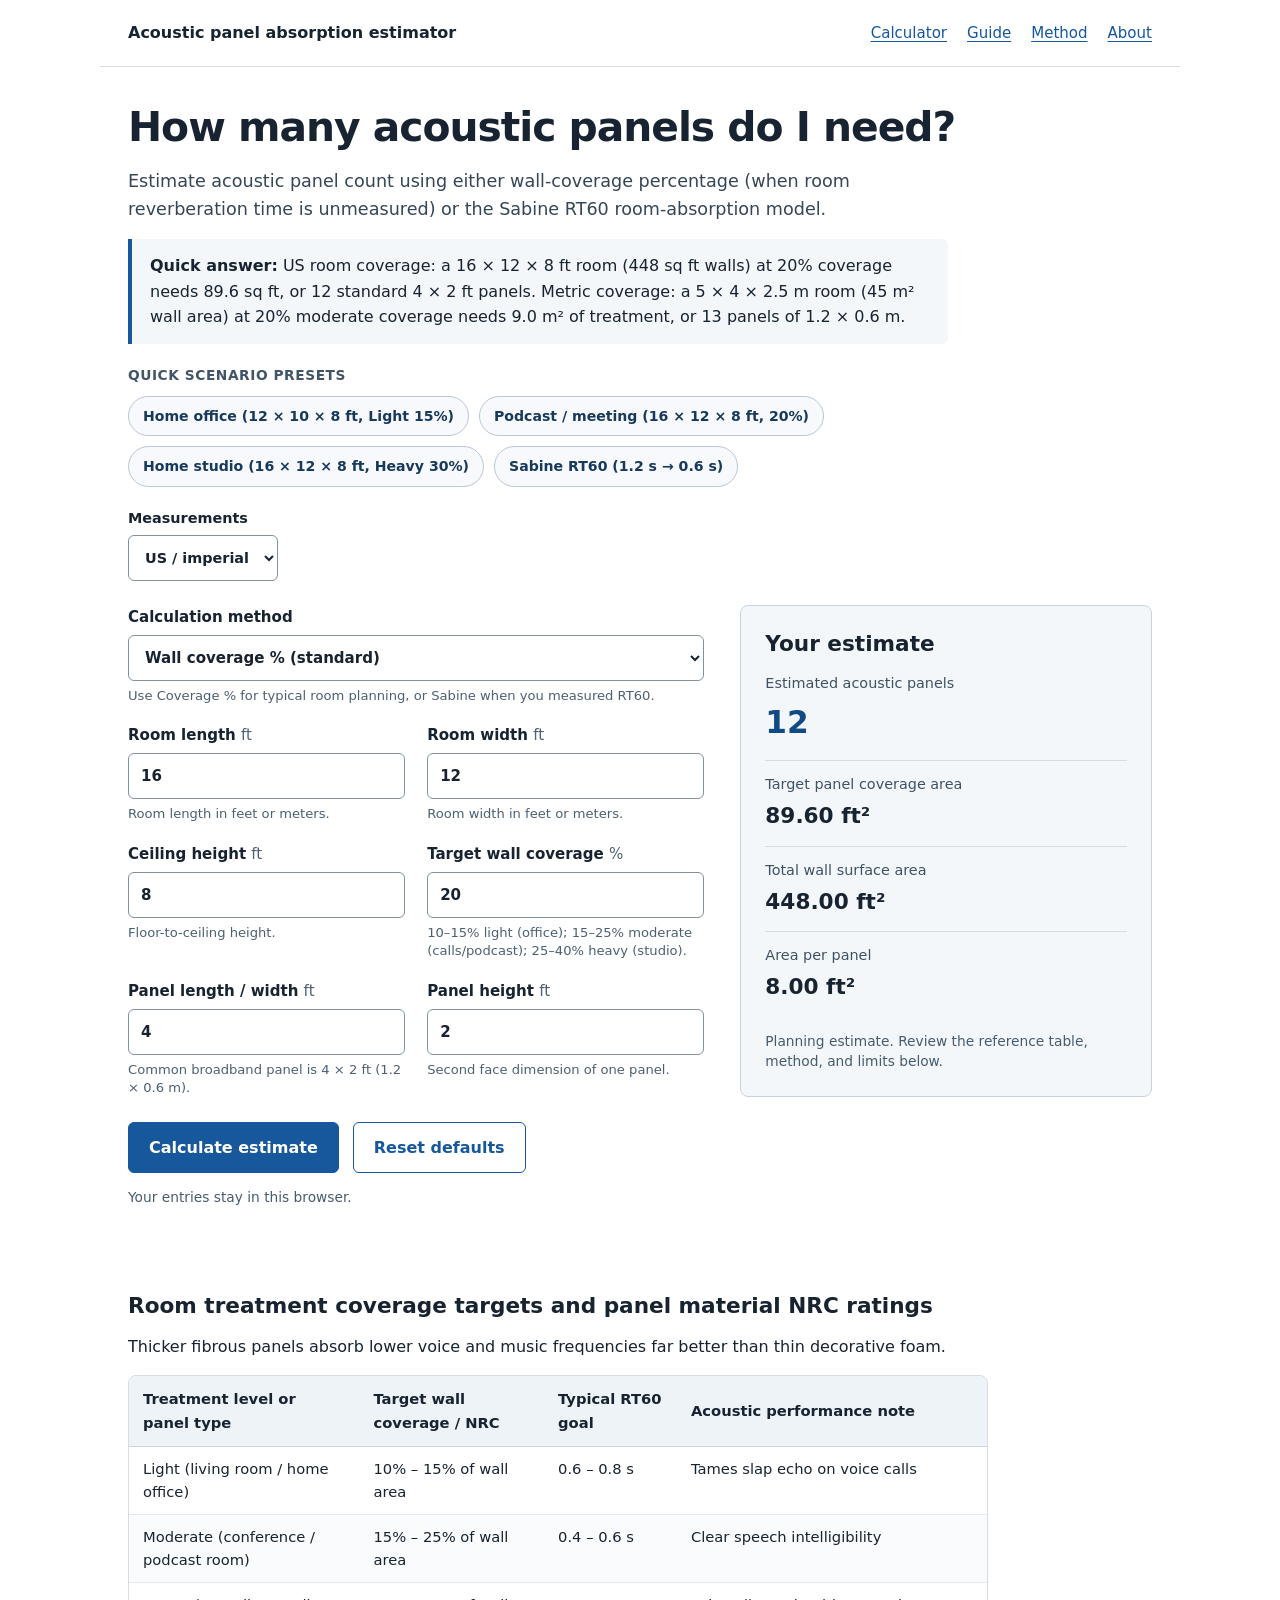
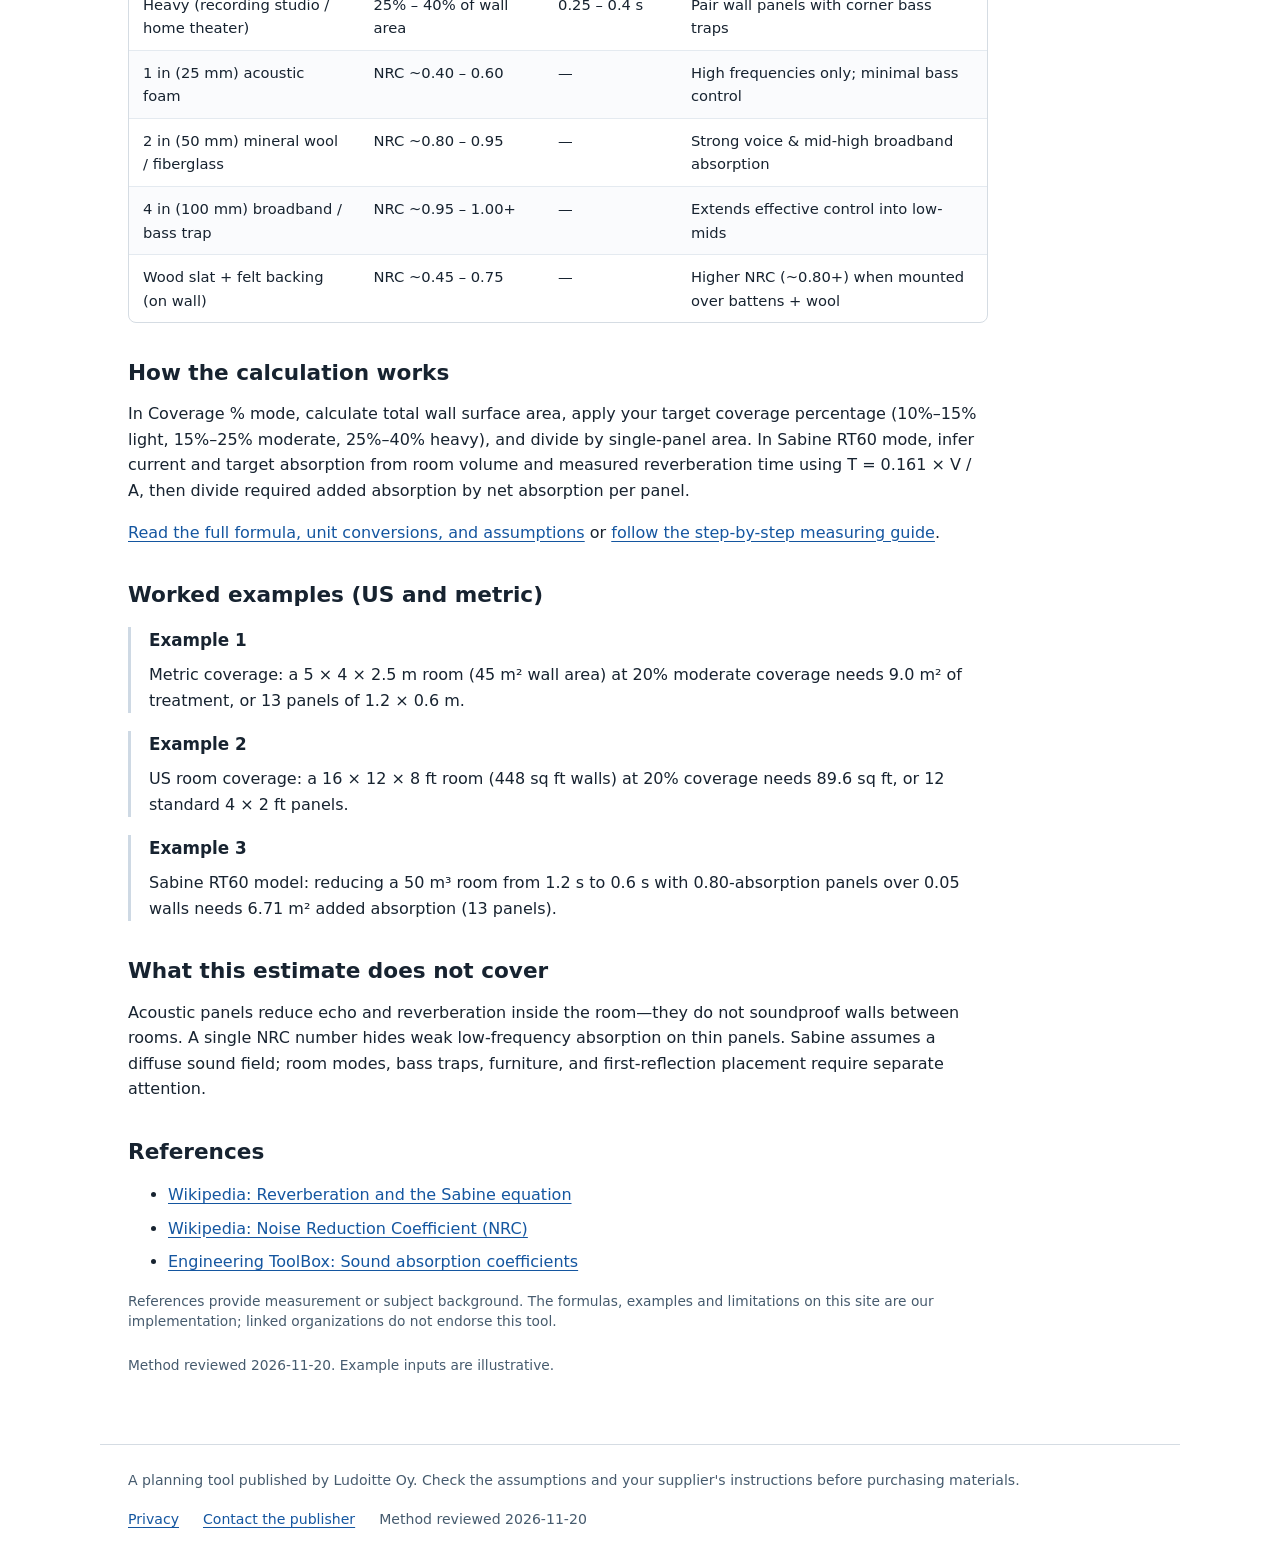
==== commit c3d930c7: "Publish calculator on registered domain" ====
--- a/site/index.html
+++ b/site/index.html
@@ -1,4 +1,4 @@
-<!doctype html><html lang="en"><head><meta charset="utf-8"><meta name="viewport" content="width=device-width, initial-scale=1"><meta name="description" content="How many acoustic panels do I need? Explore how much additional absorption a Sabine room model predicts from a measured reverberation time and a target..."><meta name="author" content="Ludoitte Oy"><meta name="date" content="2026-11-18"><meta name="robots" content="index,follow"><meta property="og:type" content="website"><meta property="og:title" content="How many acoustic panels do I need? Acoustic panel absorption estimator"><meta property="og:description" content="How many acoustic panels do I need? Explore how much additional absorption a Sabine room model predicts from a measured reverberation time and a target..."><meta property="og:url" content="https://howmanyacousticpanelsdoineed.com/"><title>How many acoustic panels do I need? Acoustic panel absorption estimator</title><link rel="canonical" href="https://howmanyacousticpanelsdoineed.com/"><link rel="alternate" type="text/markdown" href="./llms-full.txt"><link rel="stylesheet" href="./site.css"><script type="application/ld+json">{
+<!doctype html><html lang="en"><head><meta charset="utf-8"><meta name="viewport" content="width=device-width, initial-scale=1"><meta name="description" content="How many acoustic panels do I need? Estimate panels using room wall-coverage % or the Sabine RT60 model, plus NRC material ratings and placement tips."><meta name="author" content="Ludoitte Oy"><meta name="date" content="2026-11-20"><meta name="robots" content="index,follow"><meta property="og:type" content="website"><meta property="og:title" content="How many acoustic panels do I need?"><meta property="og:description" content="How many acoustic panels do I need? Estimate panels using room wall-coverage % or the Sabine RT60 model, plus NRC material ratings and placement tips."><meta property="og:url" content="https://howmanyacousticpanelsdoineed.com/"><title>How many acoustic panels do I need?</title><link rel="canonical" href="https://howmanyacousticpanelsdoineed.com/"><link rel="alternate" type="text/markdown" href="./llms-full.txt"><link rel="stylesheet" href="./site.css"><script type="application/ld+json">{
   "@context": "https://schema.org",
   "@graph": [
     {
@@ -17,19 +17,19 @@
     {
       "@type": "WebApplication",
       "@id": "https://howmanyacousticpanelsdoineed.com/#page",
-      "name": "How many acoustic panels do I need? Acoustic panel absorption estimator",
+      "name": "How many acoustic panels do I need?",
       "url": "https://howmanyacousticpanelsdoineed.com/",
-      "description": "How many acoustic panels do I need? Explore how much additional absorption a Sabine room model predicts from a measured reverberation time and a target...",
+      "description": "How many acoustic panels do I need? Estimate panels using room wall-coverage % or the Sabine RT60 model, plus NRC material ratings and placement tips.",
       "isPartOf": {
         "@id": "https://howmanyacousticpanelsdoineed.com/#website"
       },
       "publisher": {
         "@id": "https://howmanyacousticpanelsdoineed.com/#organization"
       },
-      "dateModified": "2026-11-18",
+      "dateModified": "2026-11-20",
       "applicationCategory": "UtilitiesApplication",
       "operatingSystem": "Web",
       "isAccessibleForFree": true
     }
   ]
-}</script></head><body><a class="skip" href="#main">Skip to content</a><header><a class="brand" href="./">Acoustic panel absorption estimator</a><nav aria-label="Main navigation"><a href="./">Calculator</a><a href="./guide/">Guide</a><a href="./method/">Method</a><a href="./about/">About</a></nav></header><main id="main"><h1>How many acoustic panels do I need?</h1><p class="intro">Explore how much additional absorption a Sabine room model predicts from a measured reverberation time and a target time. It estimates room treatment, not sound isolation between rooms.</p><p class="answer-first"><strong>Quick answer:</strong> A 50 m³ room changing from 1.2 s to 0.6 s needs about 6.71 m² of additional absorption in this model: 13 panels providing 0.54 m² each.</p><div class="controls"><label for="units">Measurements<select id="units"><option value="metric">Metric</option><option value="imperial">US / imperial</option></select></label><label for="currency" hidden>Currency label<select id="currency"><option value="USD">USD</option><option value="EUR">EUR</option><option value="GBP">GBP</option></select></label></div><div class="workspace"><form id="calculator"><div class="fields"><label class="field" data-field="length" for="length"><span>Room length <span class="unit" data-unit="length">m</span></span><input id="length" name="length" type="number" inputmode="decimal" required min="0.01" step="any" value="5"></label><label class="field" data-field="width" for="width"><span>Room width <span class="unit" data-unit="width">m</span></span><input id="width" name="width" type="number" inputmode="decimal" required min="0.01" step="any" value="4"></label><label class="field" data-field="height" for="height"><span>Room height <span class="unit" data-unit="height">m</span></span><input id="height" name="height" type="number" inputmode="decimal" required min="0.01" step="any" value="2.5"></label><label class="field" data-field="currentRT" for="currentRT"><span>Measured current reverberation time <span class="unit" data-unit="currentRT">s</span></span><input id="currentRT" name="currentRT" type="number" inputmode="decimal" required min="0.01" step="any" value="1.2"></label><label class="field" data-field="targetRT" for="targetRT"><span>Target reverberation time <span class="unit" data-unit="targetRT">s</span></span><input id="targetRT" name="targetRT" type="number" inputmode="decimal" required min="0.01" step="any" value="0.6"></label><label class="field" data-field="panelWidth" for="panelWidth"><span>Panel width <span class="unit" data-unit="panelWidth">m</span></span><input id="panelWidth" name="panelWidth" type="number" inputmode="decimal" required min="0.01" step="any" value="1.2"></label><label class="field" data-field="panelHeight" for="panelHeight"><span>Panel height <span class="unit" data-unit="panelHeight">m</span></span><input id="panelHeight" name="panelHeight" type="number" inputmode="decimal" required min="0.01" step="any" value="0.6"></label><label class="field" data-field="panelAlpha" for="panelAlpha"><span>Panel absorption fraction <span class="unit" data-unit="panelAlpha"></span></span><input id="panelAlpha" name="panelAlpha" type="number" inputmode="decimal" required min="0.01" step="any" value="0.8"></label><label class="field" data-field="surfaceAlpha" for="surfaceAlpha"><span>Replaced surface absorption fraction <span class="unit" data-unit="surfaceAlpha"></span></span><input id="surfaceAlpha" name="surfaceAlpha" type="number" inputmode="decimal" required min="0" step="any" value="0.05"></label></div><div class="buttons"><button type="submit">Calculate estimate</button><button type="button" id="reset" class="secondary">Reset example</button></div><p class="fine">Your entries stay in this browser.</p><p id="error" class="error" role="alert" tabindex="-1"></p></form><aside class="result-box" aria-labelledby="result-heading"><h2 id="result-heading" tabindex="-1">Your estimate</h2><dl id="results" aria-live="polite"></dl><p class="fine">Planning estimate. Read the method and limitations below.</p></aside></div><noscript><p>The interactive calculator needs JavaScript. The calculation method and worked examples below remain readable.</p></noscript><section class="prose"><h2>How the calculation works</h2><p>In SI units, Sabine’s relation is T = 0.161 × V ÷ A. Use measured current time to infer current absorption, and target time to calculate target absorption. Additional absorption is the positive difference. Divide by panel area multiplied by the difference between panel and replaced-surface absorption fractions, then round up.</p><p><a href="method/">Read the calculation method and assumptions</a></p></section><section class="prose"><h2>Worked examples</h2><div class="example"><h3>Example 1</h3><p>A 50 m³ room changing from 1.2 s to 0.6 s needs about 6.71 m² of additional absorption in this model: 13 panels providing 0.54 m² each.</p></div><div class="example"><h3>Example 2</h3><p>If the measured time is already 0.5 s and the target is 0.6 s, this model calls for no additional absorption.</p></div></section><section class="prose"><h2>What this estimate does not cover</h2><p>Use values from the same frequency band and a manufacturer’s appropriate absorption data. A single NRC number is not a complete frequency response. Sabine assumes an approximately diffuse field and is only an estimate for small or unevenly treated rooms. Mounting, placement, furniture and low-frequency behavior need separate consideration. Example times are illustrative, not measurements of your room.</p></section><section class="prose"><h2>References</h2><ul><li><a href="https://en.wikipedia.org/wiki/Reverberation" rel="noopener">Sabine relation: reverberation-time background</a></li><li><a href="https://www.nist.gov/pml/owm/metric-si/si-units" rel="noopener">NIST: SI units and measurement</a></li></ul><p class="fine">References provide measurement or subject background. The formulas, examples and limitations on this site are our implementation; linked organizations do not endorse this tool.</p></section><p class="updated"><time datetime="2026-11-18">Method reviewed 2026-11-18</time>. Example inputs are illustrative.</p><script id="topic-data" type="application/json">{"id":"P12","title":"Acoustic panel absorption estimator","query":"how many acoustic panels do i need","domain":"howmanyacousticpanelsdoineed.com","intro":"Explore how much additional absorption a Sabine room model predicts from a measured reverberation time and a target time. It estimates room treatment, not sound isolation between rooms.","method":"In SI units, Sabine’s relation is T = 0.161 × V ÷ A. Use measured current time to infer current absorption, and target time to calculate target absorption. Additional absorption is the positive difference. Divide by panel area multiplied by the difference between panel and replaced-surface absorption fractions, then round up.","limits":"Use values from the same frequency band and a manufacturer’s appropriate absorption data. A single NRC number is not a complete frequency response. Sabine assumes an approximately diffuse field and is only an estimate for small or unevenly treated rooms. Mounting, placement, furniture and low-frequency behavior need separate consideration. Example times are illustrative, not measurements of your room.","sources":[{"label":"Sabine relation: reverberation-time background","url":"https://en.wikipedia.org/wiki/Reverberation"},{"label":"NIST: SI units and measurement","url":"https://www.nist.gov/pml/owm/metric-si/si-units"}],"fields":[{"id":"length","label":"Room length","value":5,"unit":"m","min":0.01,"help":"","type":"number"},{"id":"width","label":"Room width","value":4,"unit":"m","min":0.01,"help":"","type":"number"},{"id":"height","label":"Room height","value":2.5,"unit":"m","min":0.01,"help":"","type":"number"},{"id":"currentRT","label":"Measured current reverberation time","value":1.2,"unit":"s","min":0.01,"help":"","type":"number"},{"id":"targetRT","label":"Target reverberation time","value":0.6,"unit":"s","min":0.01,"help":"","type":"number"},{"id":"panelWidth","label":"Panel width","value":1.2,"unit":"m","min":0.01,"help":"","type":"number"},{"id":"panelHeight","label":"Panel height","value":0.6,"unit":"m","min":0.01,"help":"","type":"number"},{"id":"panelAlpha","label":"Panel absorption fraction","value":0.8,"unit":"","min":0.01,"help":"","type":"number"},{"id":"surfaceAlpha","label":"Replaced surface absorption fraction","value":0.05,"unit":"","min":0,"help":"","type":"number"}],"examples":[{"input":{},"expect":[13,6.708333333333334,0.54,50],"note":"A 50 m³ room changing from 1.2 s to 0.6 s needs about 6.71 m² of additional absorption in this model: 13 panels providing 0.54 m² each."},{"input":{"currentRT":0.5,"targetRT":0.6},"expect":[0,0,0.54,50],"note":"If the measured time is already 0.5 s and the target is 0.6 s, this model calls for no additional absorption."}]}</script><script type="module" src="site.js"></script></main><footer><p>A planning tool published by Ludoitte Oy. Check the assumptions and your supplier's instructions before purchasing materials.</p><p class="footer-links"><a href="./about/#privacy">Privacy</a><a href="mailto:kalle.hiitola@ludoitte.com">Contact the publisher</a><span>Method reviewed 2026-11-18</span></p></footer></body></html>+}</script></head><body><a class="skip" href="#main">Skip to content</a><header><a class="brand" href="./">Acoustic panel absorption estimator</a><nav aria-label="Main navigation"><a href="./">Calculator</a><a href="./guide/">Guide</a><a href="./method/">Method</a><a href="./about/">About</a></nav></header><main id="main"><h1>How many acoustic panels do I need?</h1><p class="intro">Estimate acoustic panel count using either wall-coverage percentage (when room reverberation time is unmeasured) or the Sabine RT60 room-absorption model.</p><p class="answer-first"><strong>Quick answer:</strong> US room coverage: a 16 × 12 × 8 ft room (448 sq ft walls) at 20% coverage needs 89.6 sq ft, or 12 standard 4 × 2 ft panels. Metric coverage: a 5 × 4 × 2.5 m room (45 m² wall area) at 20% moderate coverage needs 9.0 m² of treatment, or 13 panels of 1.2 × 0.6 m.</p><div class="presets-bar"><p class="presets-label">Quick scenario presets</p><div class="presets"><button type="button" class="preset-btn" data-preset="0" aria-pressed="false">Home office (12 × 10 × 8 ft, Light 15%)</button><button type="button" class="preset-btn" data-preset="1" aria-pressed="false">Podcast / meeting (16 × 12 × 8 ft, 20%)</button><button type="button" class="preset-btn" data-preset="2" aria-pressed="false">Home studio (16 × 12 × 8 ft, Heavy 30%)</button><button type="button" class="preset-btn" data-preset="3" aria-pressed="false">Sabine RT60 (1.2 s → 0.6 s)</button></div></div><div class="controls"><label for="units">Measurements<select id="units"><option value="imperial">US / imperial</option><option value="metric">Metric</option></select></label><label for="currency" hidden>Currency label<select id="currency"><option value="USD">USD</option><option value="EUR">EUR</option><option value="GBP">GBP</option></select></label></div><div class="workspace"><form id="calculator"><div class="fields"><label class="field" data-field="methodMode" for="methodMode"><span>Calculation method</span><select id="methodMode" name="methodMode"><option value="coverage" selected>Wall coverage % (standard)</option><option value="sabine" >Sabine RT60 model (measured)</option></select><small>Use Coverage % for typical room planning, or Sabine when you measured RT60.</small></label><label class="field" data-field="length" for="length"><span>Room length <span class="unit" data-unit="length">m</span></span><input id="length" name="length" type="number" inputmode="decimal" required min="1" step="any" value="5"><small>Room length in feet or meters.</small></label><label class="field" data-field="width" for="width"><span>Room width <span class="unit" data-unit="width">m</span></span><input id="width" name="width" type="number" inputmode="decimal" required min="1" step="any" value="4"><small>Room width in feet or meters.</small></label><label class="field" data-field="height" for="height"><span>Ceiling height <span class="unit" data-unit="height">m</span></span><input id="height" name="height" type="number" inputmode="decimal" required min="1.5" step="any" value="2.5"><small>Floor-to-ceiling height.</small></label><label class="field" data-field="coveragePct" for="coveragePct"><span>Target wall coverage <span class="unit" data-unit="coveragePct">%</span></span><input id="coveragePct" name="coveragePct" type="number" inputmode="decimal" required min="1" step="any" value="20"><small>10–15% light (office); 15–25% moderate (calls/podcast); 25–40% heavy (studio).</small></label><label class="field" data-field="currentRT" for="currentRT"><span>Measured current RT60 <span class="unit" data-unit="currentRT">s</span></span><input id="currentRT" name="currentRT" type="number" inputmode="decimal" required min="0.05" step="any" value="1.2"><small>Measured reverberation decay time in seconds (Sabine mode).</small></label><label class="field" data-field="targetRT" for="targetRT"><span>Target RT60 <span class="unit" data-unit="targetRT">s</span></span><input id="targetRT" name="targetRT" type="number" inputmode="decimal" required min="0.05" step="any" value="0.6"><small>Desired reverberation time—commonly 0.3–0.5 s studio, 0.5–0.7 s office.</small></label><label class="field" data-field="panelWidth" for="panelWidth"><span>Panel length / width <span class="unit" data-unit="panelWidth">m</span></span><input id="panelWidth" name="panelWidth" type="number" inputmode="decimal" required min="0.1" step="any" value="1.2"><small>Common broadband panel is 4 × 2 ft (1.2 × 0.6 m).</small></label><label class="field" data-field="panelHeight" for="panelHeight"><span>Panel height <span class="unit" data-unit="panelHeight">m</span></span><input id="panelHeight" name="panelHeight" type="number" inputmode="decimal" required min="0.1" step="any" value="0.6"><small>Second face dimension of one panel.</small></label><label class="field" data-field="panelAlpha" for="panelAlpha"><span>Panel absorption coefficient (α / NRC) <span class="unit" data-unit="panelAlpha"></span></span><input id="panelAlpha" name="panelAlpha" type="number" inputmode="decimal" required min="0.05" step="any" value="0.8"><small>Typical 2 in mineral wool ≈ 0.80–0.95 (Sabine mode).</small></label><label class="field" data-field="surfaceAlpha" for="surfaceAlpha"><span>Replaced wall absorption coefficient <span class="unit" data-unit="surfaceAlpha"></span></span><input id="surfaceAlpha" name="surfaceAlpha" type="number" inputmode="decimal" required min="0" step="any" value="0.05"><small>Painted drywall/plaster is roughly 0.04–0.05 (Sabine mode).</small></label></div><div class="buttons"><button type="submit">Calculate estimate</button><button type="button" id="reset" class="secondary">Reset defaults</button></div><p class="fine">Your entries stay in this browser.</p><p id="error" class="error" role="alert" tabindex="-1"></p></form><aside class="result-box" aria-labelledby="result-heading"><h2 id="result-heading" tabindex="-1">Your estimate</h2><dl id="results" aria-live="polite"></dl><p class="fine">Planning estimate. Review the reference table, method, and limits below.</p></aside></div><noscript><p>The interactive calculator needs JavaScript. The quick answer, reference table, formula summary, and worked examples below remain readable without JavaScript.</p></noscript><section class="prose"><h2>Room treatment coverage targets and panel material NRC ratings</h2><p>Thicker fibrous panels absorb lower voice and music frequencies far better than thin decorative foam.</p><div class="table-wrap"><table><thead><tr><th scope="col">Treatment level or panel type</th><th scope="col">Target wall coverage / NRC</th><th scope="col">Typical RT60 goal</th><th scope="col">Acoustic performance note</th></tr></thead><tbody><tr><td>Light (living room / home office)</td><td>10% – 15% of wall area</td><td>0.6 – 0.8 s</td><td>Tames slap echo on voice calls</td></tr><tr><td>Moderate (conference / podcast room)</td><td>15% – 25% of wall area</td><td>0.4 – 0.6 s</td><td>Clear speech intelligibility</td></tr><tr><td>Heavy (recording studio / home theater)</td><td>25% – 40% of wall area</td><td>0.25 – 0.4 s</td><td>Pair wall panels with corner bass traps</td></tr><tr><td>1 in (25 mm) acoustic foam</td><td>NRC ~0.40 – 0.60</td><td>—</td><td>High frequencies only; minimal bass control</td></tr><tr><td>2 in (50 mm) mineral wool / fiberglass</td><td>NRC ~0.80 – 0.95</td><td>—</td><td>Strong voice &amp; mid-high broadband absorption</td></tr><tr><td>4 in (100 mm) broadband / bass trap</td><td>NRC ~0.95 – 1.00+</td><td>—</td><td>Extends effective control into low-mids</td></tr><tr><td>Wood slat + felt backing (on wall)</td><td>NRC ~0.45 – 0.75</td><td>—</td><td>Higher NRC (~0.80+) when mounted over battens + wool</td></tr></tbody></table></div></section><section class="prose"><h2>How the calculation works</h2><p>In Coverage % mode, calculate total wall surface area, apply your target coverage percentage (10%–15% light, 15%–25% moderate, 25%–40% heavy), and divide by single-panel area. In Sabine RT60 mode, infer current and target absorption from room volume and measured reverberation time using T = 0.161 × V / A, then divide required added absorption by net absorption per panel.</p><p><a href="method/">Read the full formula, unit conversions, and assumptions</a> or <a href="guide/">follow the step-by-step measuring guide</a>.</p></section><section class="prose"><h2>Worked examples (US and metric)</h2><div class="example"><h3>Example 1</h3><p>Metric coverage: a 5 × 4 × 2.5 m room (45 m² wall area) at 20% moderate coverage needs 9.0 m² of treatment, or 13 panels of 1.2 × 0.6 m.</p></div><div class="example"><h3>Example 2</h3><p>US room coverage: a 16 × 12 × 8 ft room (448 sq ft walls) at 20% coverage needs 89.6 sq ft, or 12 standard 4 × 2 ft panels.</p></div><div class="example"><h3>Example 3</h3><p>Sabine RT60 model: reducing a 50 m³ room from 1.2 s to 0.6 s with 0.80-absorption panels over 0.05 walls needs 6.71 m² added absorption (13 panels).</p></div></section><section class="prose"><h2>What this estimate does not cover</h2><p>Acoustic panels reduce echo and reverberation inside the room—they do not soundproof walls between rooms. A single NRC number hides weak low-frequency absorption on thin panels. Sabine assumes a diffuse sound field; room modes, bass traps, furniture, and first-reflection placement require separate attention.</p></section><section class="prose"><h2>References</h2><ul><li><a href="https://en.wikipedia.org/wiki/Reverberation" rel="noopener">Wikipedia: Reverberation and the Sabine equation</a></li><li><a href="https://en.wikipedia.org/wiki/Noise_reduction_coefficient" rel="noopener">Wikipedia: Noise Reduction Coefficient (NRC)</a></li><li><a href="https://www.engineeringtoolbox.com/accoustic-sound-absorption-d_68.html" rel="noopener">Engineering ToolBox: Sound absorption coefficients</a></li></ul><p class="fine">References provide measurement or subject background. The formulas, examples and limitations on this site are our implementation; linked organizations do not endorse this tool.</p></section><p class="updated"><time datetime="2026-11-20">Method reviewed 2026-11-20</time>. Example inputs are illustrative.</p><script id="topic-data" type="application/json">{"id":"P12","title":"Acoustic panel absorption estimator","query":"how many acoustic panels do i need","domain":"howmanyacousticpanelsdoineed.com","descriptions":{"home":"How many acoustic panels do I need? Estimate panels using room wall-coverage % or the Sabine RT60 model, plus NRC material ratings and placement tips.","method":"Wall-coverage percentage and Sabine reverberation-time (T = 0.161 V / A) equations, absorption assumptions, unit conversions, and acoustic limits.","about":"Editorial responsibility, measurement review date, privacy notice, and commercial disclosure for the Acoustic panel absorption estimator by Ludoitte Oy."},"intro":"Estimate acoustic panel count using either wall-coverage percentage (when room reverberation time is unmeasured) or the Sabine RT60 room-absorption model.","formula":"Coverage mode: Panels = ceiling((2 × (L + W) × H × coverage% / 100) / (panel W × panel H)). Sabine mode: ΔA = 0.161 × V × (1 / T_target − 1 / T_current); Panels = ceiling(ΔA / (panel area × (α_panel − α_surface))).","method":"In Coverage % mode, calculate total wall surface area, apply your target coverage percentage (10%–15% light, 15%–25% moderate, 25%–40% heavy), and divide by single-panel area. In Sabine RT60 mode, infer current and target absorption from room volume and measured reverberation time using T = 0.161 × V / A, then divide required added absorption by net absorption per panel.","rounding":"Lengths convert at 0.3048 m per foot, areas at 0.092903 m² per square foot, and volumes at 0.0283168 m³ per cubic foot. Estimated panel counts always round up to whole panels.","limits":"Acoustic panels reduce echo and reverberation inside the room—they do not soundproof walls between rooms. A single NRC number hides weak low-frequency absorption on thin panels. Sabine assumes a diffuse sound field; room modes, bass traps, furniture, and first-reflection placement require separate attention.","sources":[{"label":"Wikipedia: Reverberation and the Sabine equation","url":"https://en.wikipedia.org/wiki/Reverberation"},{"label":"Wikipedia: Noise Reduction Coefficient (NRC)","url":"https://en.wikipedia.org/wiki/Noise_reduction_coefficient"},{"label":"Engineering ToolBox: Sound absorption coefficients","url":"https://www.engineeringtoolbox.com/accoustic-sound-absorption-d_68.html"}],"fields":[{"id":"methodMode","label":"Calculation method","value":"coverage","options":[["coverage","Wall coverage % (standard)"],["sabine","Sabine RT60 model (measured)"]],"help":"Use Coverage % for typical room planning, or Sabine when you measured RT60.","type":"select"},{"id":"length","label":"Room length","value":5,"unit":"m","min":1,"help":"Room length in feet or meters.","type":"number"},{"id":"width","label":"Room width","value":4,"unit":"m","min":1,"help":"Room width in feet or meters.","type":"number"},{"id":"height","label":"Ceiling height","value":2.5,"unit":"m","min":1.5,"help":"Floor-to-ceiling height.","type":"number"},{"id":"coveragePct","label":"Target wall coverage","value":20,"unit":"%","min":1,"help":"10–15% light (office); 15–25% moderate (calls/podcast); 25–40% heavy (studio).","type":"number"},{"id":"currentRT","label":"Measured current RT60","value":1.2,"unit":"s","min":0.05,"help":"Measured reverberation decay time in seconds (Sabine mode).","type":"number"},{"id":"targetRT","label":"Target RT60","value":0.6,"unit":"s","min":0.05,"help":"Desired reverberation time—commonly 0.3–0.5 s studio, 0.5–0.7 s office.","type":"number"},{"id":"panelWidth","label":"Panel length / width","value":1.2,"unit":"m","min":0.1,"help":"Common broadband panel is 4 × 2 ft (1.2 × 0.6 m).","type":"number"},{"id":"panelHeight","label":"Panel height","value":0.6,"unit":"m","min":0.1,"help":"Second face dimension of one panel.","type":"number"},{"id":"panelAlpha","label":"Panel absorption coefficient (α / NRC)","value":0.8,"unit":"","min":0.05,"help":"Typical 2 in mineral wool ≈ 0.80–0.95 (Sabine mode).","type":"number"},{"id":"surfaceAlpha","label":"Replaced wall absorption coefficient","value":0.05,"unit":"","min":0,"help":"Painted drywall/plaster is roughly 0.04–0.05 (Sabine mode).","type":"number"}],"imperial":{"methodMode":"coverage","length":16,"width":12,"height":8,"coveragePct":20,"currentRT":1.2,"targetRT":0.6,"panelWidth":4,"panelHeight":2,"panelAlpha":0.8,"surfaceAlpha":0.05},"presets":[{"label":"Home office (12 × 10 × 8 ft, Light 15%)","imperial":{"methodMode":"coverage","length":12,"width":10,"height":8,"coveragePct":15,"currentRT":1,"targetRT":0.6,"panelWidth":4,"panelHeight":2,"panelAlpha":0.8,"surfaceAlpha":0.05},"metric":{"methodMode":"coverage","length":3.7,"width":3,"height":2.4,"coveragePct":15,"currentRT":1,"targetRT":0.6,"panelWidth":1.2,"panelHeight":0.6,"panelAlpha":0.8,"surfaceAlpha":0.05}},{"label":"Podcast / meeting (16 × 12 × 8 ft, 20%)","imperial":{"methodMode":"coverage","length":16,"width":12,"height":8,"coveragePct":20,"currentRT":1.2,"targetRT":0.5,"panelWidth":4,"panelHeight":2,"panelAlpha":0.8,"surfaceAlpha":0.05},"metric":{"methodMode":"coverage","length":5,"width":4,"height":2.5,"coveragePct":20,"currentRT":1.2,"targetRT":0.5,"panelWidth":1.2,"panelHeight":0.6,"panelAlpha":0.8,"surfaceAlpha":0.05}},{"label":"Home studio (16 × 12 × 8 ft, Heavy 30%)","imperial":{"methodMode":"coverage","length":16,"width":12,"height":8,"coveragePct":30,"currentRT":1.2,"targetRT":0.35,"panelWidth":4,"panelHeight":2,"panelAlpha":0.95,"surfaceAlpha":0.05},"metric":{"methodMode":"coverage","length":5,"width":4,"height":2.5,"coveragePct":30,"currentRT":1.2,"targetRT":0.35,"panelWidth":1.2,"panelHeight":0.6,"panelAlpha":0.95,"surfaceAlpha":0.05}},{"label":"Sabine RT60 (1.2 s → 0.6 s)","imperial":{"methodMode":"sabine","length":16,"width":12,"height":8,"coveragePct":20,"currentRT":1.2,"targetRT":0.6,"panelWidth":4,"panelHeight":2,"panelAlpha":0.8,"surfaceAlpha":0.05},"metric":{"methodMode":"sabine","length":5,"width":4,"height":2.5,"coveragePct":20,"currentRT":1.2,"targetRT":0.6,"panelWidth":1.2,"panelHeight":0.6,"panelAlpha":0.8,"surfaceAlpha":0.05}}],"referenceTable":{"heading":"Room treatment coverage targets and panel material NRC ratings","intro":"Thicker fibrous panels absorb lower voice and music frequencies far better than thin decorative foam.","headers":["Treatment level or panel type","Target wall coverage / NRC","Typical RT60 goal","Acoustic performance note"],"rows":[["Light (living room / home office)","10% – 15% of wall area","0.6 – 0.8 s","Tames slap echo on voice calls"],["Moderate (conference / podcast room)","15% – 25% of wall area","0.4 – 0.6 s","Clear speech intelligibility"],["Heavy (recording studio / home theater)","25% – 40% of wall area","0.25 – 0.4 s","Pair wall panels with corner bass traps"],["1 in (25 mm) acoustic foam","NRC ~0.40 – 0.60","—","High frequencies only; minimal bass control"],["2 in (50 mm) mineral wool / fiberglass","NRC ~0.80 – 0.95","—","Strong voice & mid-high broadband absorption"],["4 in (100 mm) broadband / bass trap","NRC ~0.95 – 1.00+","—","Extends effective control into low-mids"],["Wood slat + felt backing (on wall)","NRC ~0.45 – 0.75","—","Higher NRC (~0.80+) when mounted over battens + wool"]]},"examples":[{"input":{},"expect":[13,9,45,0.72],"note":"Metric coverage: a 5 × 4 × 2.5 m room (45 m² wall area) at 20% moderate coverage needs 9.0 m² of treatment, or 13 panels of 1.2 × 0.6 m."},{"input":{"methodMode":"coverage","length":4.8768,"width":3.6576,"height":2.4384,"coveragePct":20,"panelWidth":1.2192,"panelHeight":0.6096},"expect":[12,8.324112384,41.62056192,0.74322432],"note":"US room coverage: a 16 × 12 × 8 ft room (448 sq ft walls) at 20% coverage needs 89.6 sq ft, or 12 standard 4 × 2 ft panels."},{"input":{"methodMode":"sabine"},"expect":[13,6.708333333333334,0.54,50],"note":"Sabine RT60 model: reducing a 50 m³ room from 1.2 s to 0.6 s with 0.80-absorption panels over 0.05 walls needs 6.71 m² added absorption (13 panels)."}]}</script><script type="module" src="site.js"></script></main><footer><p>A planning tool published by Ludoitte Oy. Check the assumptions and your supplier's instructions before purchasing materials.</p><p class="footer-links"><a href="./about/#privacy">Privacy</a><a href="mailto:kalle.hiitola@ludoitte.com">Contact the publisher</a><span>Method reviewed 2026-11-20</span></p></footer></body></html>
--- a/site/site.css
+++ b/site/site.css
@@ -1,6 +1,85 @@
 :root{font-family:system-ui,-apple-system,BlinkMacSystemFont,"Segoe UI",sans-serif;color:#172330;background:#fff;line-height:1.6;font-size:16px;color-scheme:light}
 [hidden]{display:none!important}
-*{box-sizing:border-box}body{margin:0}a{color:#1456a0;text-underline-offset:3px}a:hover{text-decoration-thickness:2px}a:focus-visible,button:focus-visible,input:focus-visible,select:focus-visible{outline:3px solid #b33b00;outline-offset:3px}.skip{position:absolute;left:-10000px}.skip:focus{left:1rem;top:.5rem;background:white;padding:.75rem;z-index:2}header,main,footer{max-width:1080px;margin:auto;padding:20px 28px}header{display:flex;gap:24px;justify-content:space-between;align-items:center;border-bottom:1px solid #d5dce3}.brand{font-weight:700;text-decoration:none;color:inherit;font-size:1rem}nav{display:flex;gap:20px;flex-wrap:wrap;font-size:.94rem}main{padding-top:38px;padding-bottom:48px}h1{font-size:clamp(1.9rem,4vw,2.6rem);line-height:1.2;letter-spacing:-.03em;max-width:850px;margin:0 0 18px}h2{font-size:1.35rem;line-height:1.35;margin:0 0 16px}h3{font-size:1.05rem;margin:16px 0 8px}p{margin:0 0 16px}.intro{font-size:1.12rem;max-width:790px;color:#384a5b}.answer-first{border-left:4px solid #16589b;padding:12px 16px;background:#f4f7fa;max-width:790px}.workspace{display:grid;grid-template-columns:minmax(0,1.4fr) minmax(0,1fr);gap:36px;margin:30px 0 40px;align-items:start}.controls{display:flex;gap:20px;margin:22px 0}.controls label{font-size:.9rem;display:grid;gap:5px}.fields{display:grid;grid-template-columns:repeat(2,minmax(0,1fr));gap:20px 22px}label.field{display:flex;flex-direction:column;gap:7px;font-weight:600;font-size:.94rem}.field[hidden]{display:none}.unit{font-weight:400;color:#4e6071}.field input,.field select,.controls select{border:1px solid #8091a3;border-radius:4px;padding:11px 12px;font:inherit;width:100%;min-width:0;background:#fff;color:#172330;min-height:47px}.field small{font-weight:400}.check{grid-column:1/-1;display:flex;gap:10px;align-items:flex-start;padding-top:3px}.check input{width:20px;height:20px;flex:0 0 20px;margin-top:4px}.buttons{display:flex;gap:14px;margin:26px 0 12px;flex-wrap:wrap}button{font:inherit;padding:12px 20px;min-height:48px;border:1px solid #16589b;border-radius:4px;cursor:pointer;background:#16589b;color:white;font-weight:650}button.secondary{background:#fff;color:#16589b}button:hover{filter:brightness(.92)}.result-box{padding:24px;border:1px solid #c8d3dd;border-radius:4px;background:#f4f7fa;position:sticky;top:20px}dl{margin:0}dl>div{padding:13px 0;border-bottom:1px solid #d5dce3}dl>div:first-child{padding-top:0}dl>div:last-child{border-bottom:0}dt{font-size:.92rem;color:#3e5265}dd{font-size:1.4rem;font-weight:700;margin:3px 0 0;overflow-wrap:anywhere}dl>div:first-child dd{font-size:2rem;color:#104b85}.fine{font-size:.87rem;color:#465b6e;line-height:1.5;margin:16px 0 0}.error{color:#a12611;font-weight:600;min-height:1.5em;margin:10px 0}section.prose{max-width:800px;margin-top:32px}.example{border-left:3px solid #ced9e4;padding:0 0 0 18px;margin:20px 0}.example p{margin:0 0 8px}.example ul{padding-left:20px;margin:8px 0 0}.prose li{margin:8px 0}footer{border-top:1px solid #d5dce3;font-size:.88rem;color:#465b6e;padding-top:24px;padding-bottom:30px}footer p:last-child{margin-bottom:0}.back{margin-bottom:24px}.updated{font-size:.86rem;color:#465b6e;margin-top:20px}#result-heading:focus{outline:2px solid #b33b00;outline-offset:5px}
-@media(max-width:680px){header,main,footer{padding-left:20px;padding-right:20px}header{align-items:flex-start;flex-direction:column;gap:12px}nav{gap:22px}main{padding-top:28px}.workspace{grid-template-columns:1fr;gap:24px;margin-top:24px}.result-box{position:static}.fields{gap:18px 16px}.controls{gap:16px}h1{font-size:2rem}}
-@media(max-width:380px){.fields{grid-template-columns:1fr}.controls{flex-wrap:wrap}.buttons button{width:100%}}
+*{box-sizing:border-box}
+body{margin:0}
+a{color:#1456a0;text-underline-offset:3px}
+a:hover{text-decoration-thickness:2px}
+a:focus-visible,button:focus-visible,input:focus-visible,select:focus-visible{outline:3px solid #b33b00;outline-offset:3px}
+.skip{position:absolute;left:-10000px}
+.skip:focus{left:1rem;top:.5rem;background:#fff;padding:.75rem;z-index:2}
+header,main,footer{max-width:1080px;margin:auto;padding:20px 28px}
+header{display:flex;gap:24px;justify-content:space-between;align-items:center;border-bottom:1px solid #d5dce3}
+.brand{font-weight:700;text-decoration:none;color:inherit;font-size:1rem}
+nav{display:flex;gap:20px;flex-wrap:wrap;font-size:.94rem}
+main{padding-top:36px;padding-bottom:52px}
+h1{font-size:clamp(1.85rem,4vw,2.55rem);line-height:1.18;letter-spacing:-.025em;max-width:850px;margin:0 0 16px}
+h2{font-size:1.35rem;line-height:1.3;margin:0 0 14px}
+h3{font-size:1.05rem;margin:16px 0 8px}
+p{margin:0 0 16px}
+.intro{font-size:1.1rem;max-width:790px;color:#344658}
+.answer-first{border-left:4px solid #16589b;padding:14px 18px;background:#f4f7fa;max-width:820px;border-radius:0 6px 6px 0}
+.presets-bar{margin:20px 0 6px}
+.presets-label{font-size:.86rem;font-weight:650;color:#425568;text-transform:uppercase;letter-spacing:.04em;margin:0 0 10px}
+.presets{display:flex;flex-wrap:wrap;gap:10px}
+.preset-btn{font:inherit;font-size:.88rem;font-weight:600;padding:8px 14px;min-height:40px;border:1px solid #b9c7d6;border-radius:999px;background:#f7f9fc;color:#17395c;cursor:pointer}
+.preset-btn:hover{background:#e9f1fa;border-color:#16589b}
+.preset-btn[aria-pressed="true"]{background:#16589b;color:#fff;border-color:#16589b}
+.controls{display:flex;gap:20px;margin:20px 0;flex-wrap:wrap}
+.controls label{font-size:.9rem;font-weight:600;display:grid;gap:5px}
+.workspace{display:grid;grid-template-columns:minmax(0,1.4fr) minmax(0,1fr);gap:36px;margin:24px 0 40px;align-items:start}
+.fields{display:grid;grid-template-columns:repeat(2,minmax(0,1fr));gap:18px 22px}
+label.field{display:flex;flex-direction:column;gap:6px;font-weight:600;font-size:.94rem}
+.field[hidden]{display:none}
+.unit{font-weight:400;color:#4e6071}
+.field input,.field select,.controls select{border:1px solid #8091a3;border-radius:6px;padding:10px 12px;font:inherit;width:100%;min-width:0;background:#fff;color:#172330;min-height:46px}
+.field small{font-weight:400;font-size:.82rem;color:#4c6073;line-height:1.4}
+.check{grid-column:1/-1;display:flex;gap:10px;align-items:flex-start;padding-top:4px;font-size:.94rem}
+.check input{width:20px;height:20px;flex:0 0 20px;margin-top:3px}
+.check small{display:block;font-weight:400;font-size:.82rem;color:#4c6073}
+.buttons{display:flex;gap:14px;margin:24px 0 12px;flex-wrap:wrap}
+button[type="submit"],button#reset{font:inherit;padding:12px 20px;min-height:48px;border:1px solid #16589b;border-radius:6px;cursor:pointer;background:#16589b;color:#fff;font-weight:650}
+button.secondary{background:#fff!important;color:#16589b!important}
+button:hover{filter:brightness(.94)}
+.result-box{padding:24px;border:1px solid #c8d3dd;border-radius:8px;background:#f4f7fa;position:sticky;top:20px}
+dl{margin:0}
+dl>div{padding:12px 0;border-bottom:1px solid #d5dce3}
+dl>div:first-child{padding-top:0}
+dl>div:last-child{border-bottom:0}
+dt{font-size:.9rem;color:#3e5265}
+dd{font-size:1.35rem;font-weight:700;margin:3px 0 0;overflow-wrap:anywhere}
+dl>div:first-child dd{font-size:1.95rem;color:#104b85}
+.fine{font-size:.86rem;color:#465b6e;line-height:1.5;margin:14px 0 0}
+.error{color:#a12611;font-weight:600;min-height:1.5em;margin:10px 0}
+section.prose{max-width:860px;margin-top:36px}
+.table-wrap{overflow-x:auto;-webkit-overflow-scrolling:touch;border:1px solid #d5dce3;border-radius:8px;margin:14px 0 18px}
+table{width:100%;min-width:540px;border-collapse:collapse;font-size:.92rem;text-align:left}
+thead th{background:#eef3f8;color:#172330;font-weight:700;padding:11px 14px;border-bottom:1px solid #c8d3dd}
+tbody td{padding:10px 14px;border-bottom:1px solid #e4eaf0;vertical-align:top}
+tbody tr:nth-child(even){background:#fafbfd}
+tbody tr:last-child td{border-bottom:0}
+.field[data-field="methodMode"]{grid-column:1/-1}
+.formula-box{background:#f4f7fa;border:1px solid #d0dae4;border-radius:6px;padding:14px 18px;font-family:ui-monospace,SFMono-Regular,Consolas,monospace;font-size:.9rem;line-height:1.55;overflow-x:auto;margin:14px 0 18px}
+.example{border-left:3px solid #ced9e4;padding:0 0 0 18px;margin:18px 0}
+.example p{margin:0 0 8px}
+.prose li{margin:8px 0}
+footer{border-top:1px solid #d5dce3;font-size:.88rem;color:#465b6e;padding-top:24px;padding-bottom:32px}
+footer p:last-child{margin-bottom:0}
+.back{margin-bottom:20px}
+.updated{font-size:.86rem;color:#465b6e;margin-top:22px}
+#result-heading:focus{outline:2px solid #b33b00;outline-offset:5px}
 .footer-links{display:flex;flex-wrap:wrap;gap:.25rem 1.5rem}
+@media(max-width:680px){
+ header,main,footer{padding-left:20px;padding-right:20px}
+ header{align-items:flex-start;flex-direction:column;gap:12px}
+ nav{gap:18px}
+ main{padding-top:26px}
+ .workspace{grid-template-columns:1fr;gap:24px;margin-top:20px}
+ .result-box{position:static}
+ .fields{gap:16px 14px}
+ .controls{gap:14px}
+ h1{font-size:1.95rem}
+}
+@media(max-width:440px){
+ .fields{grid-template-columns:1fr}
+ .buttons button{width:100%}
+}
